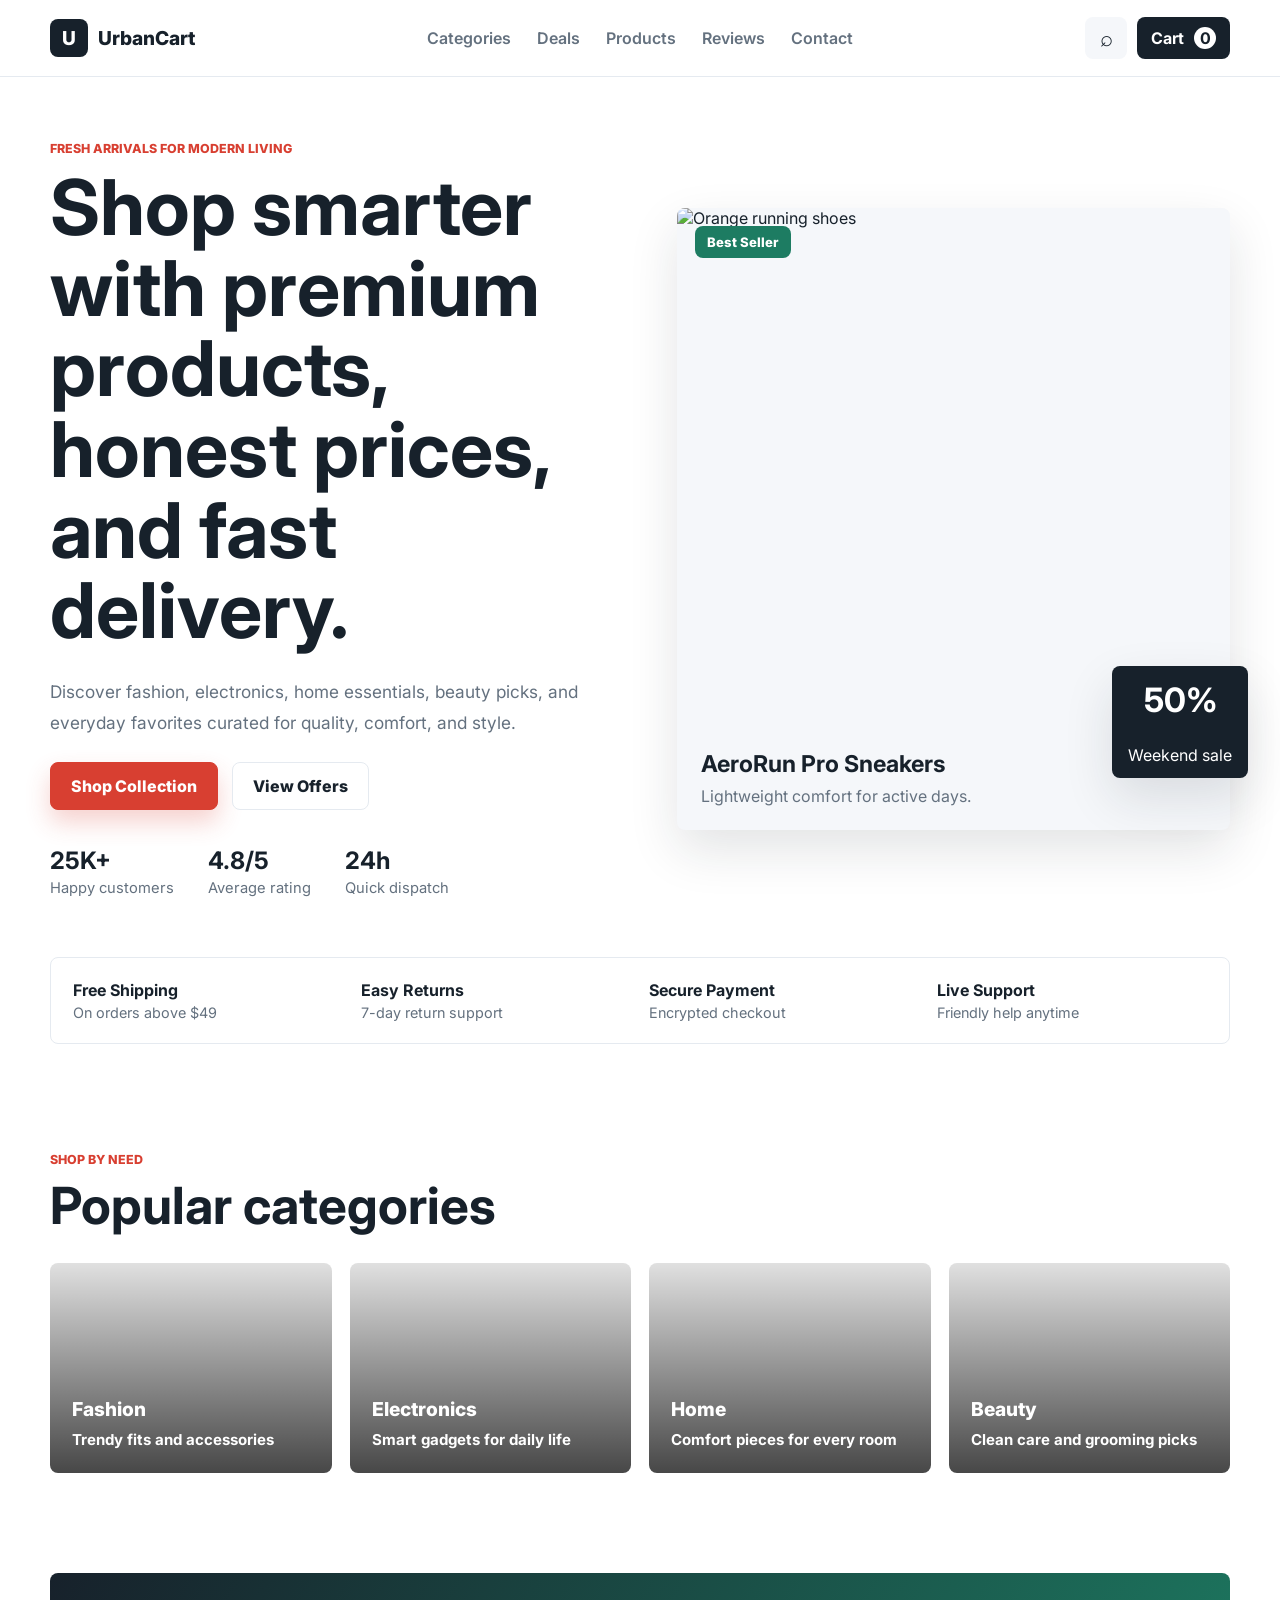
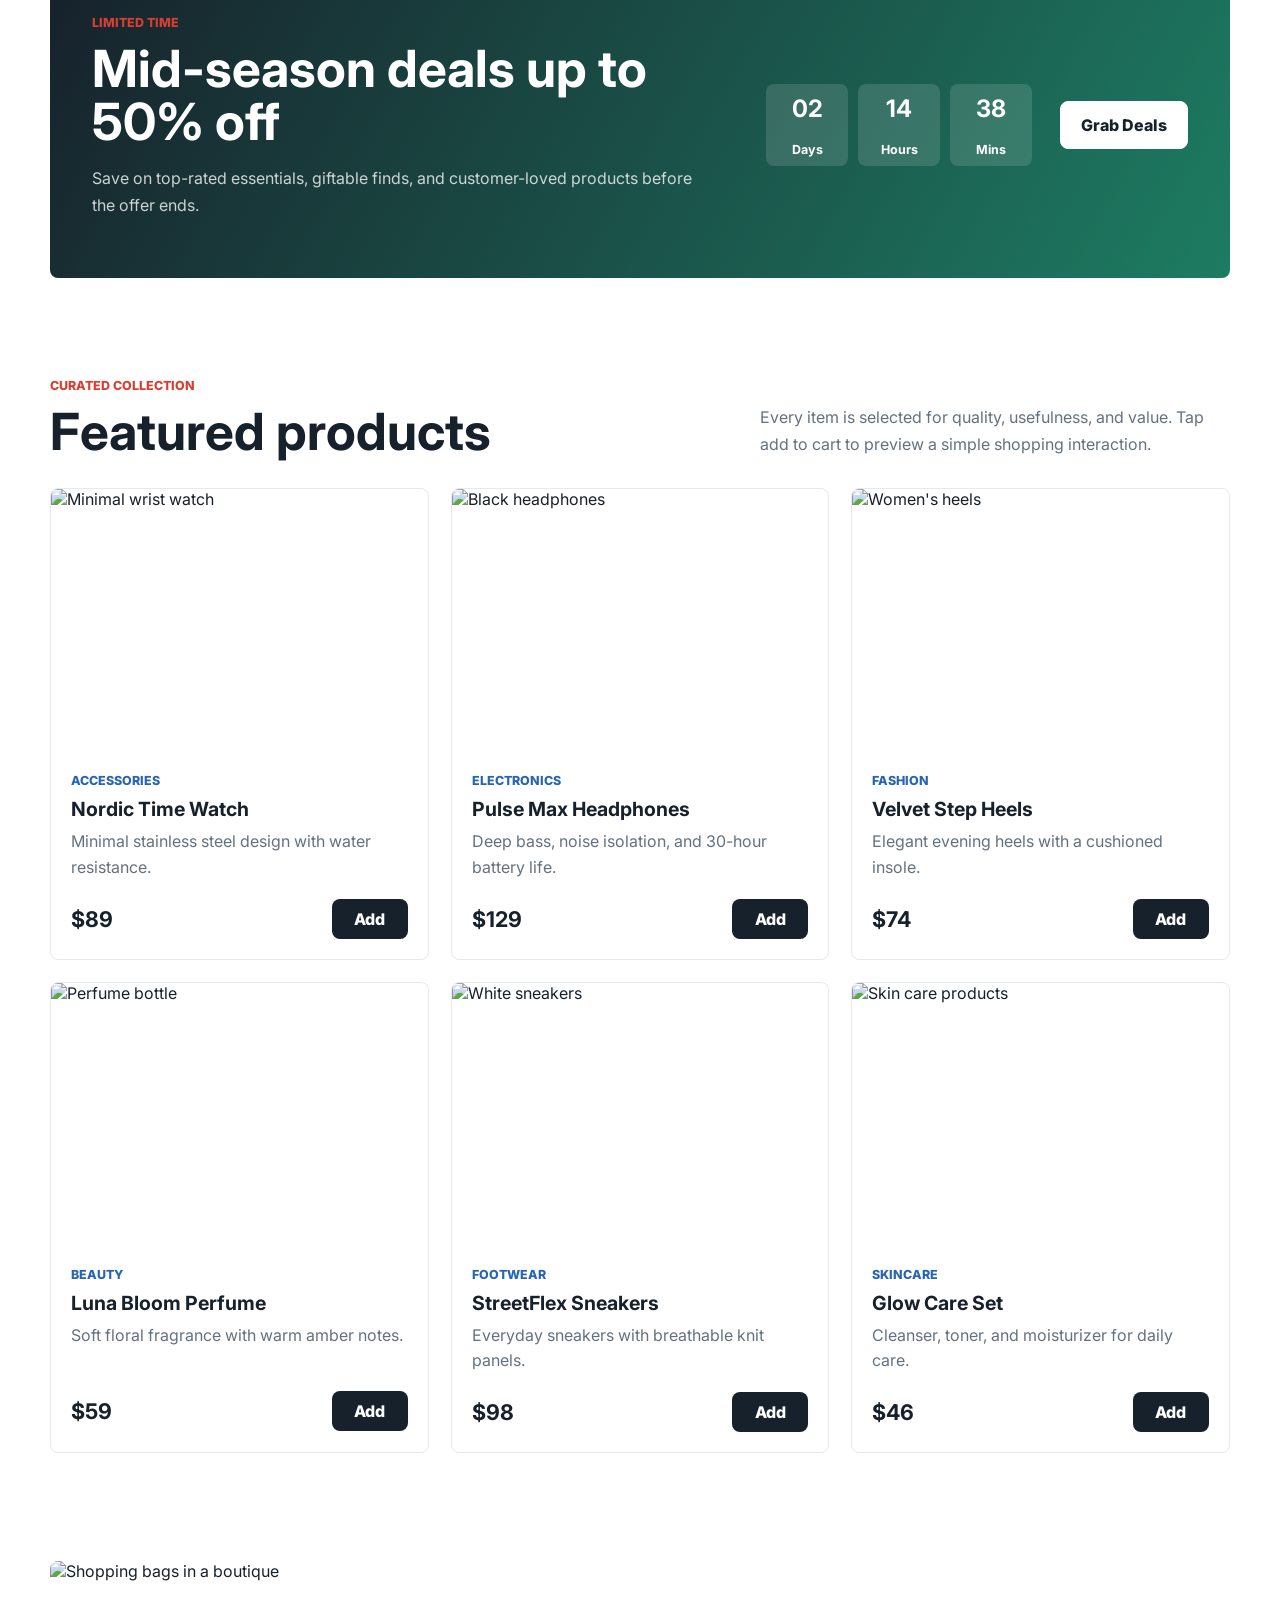
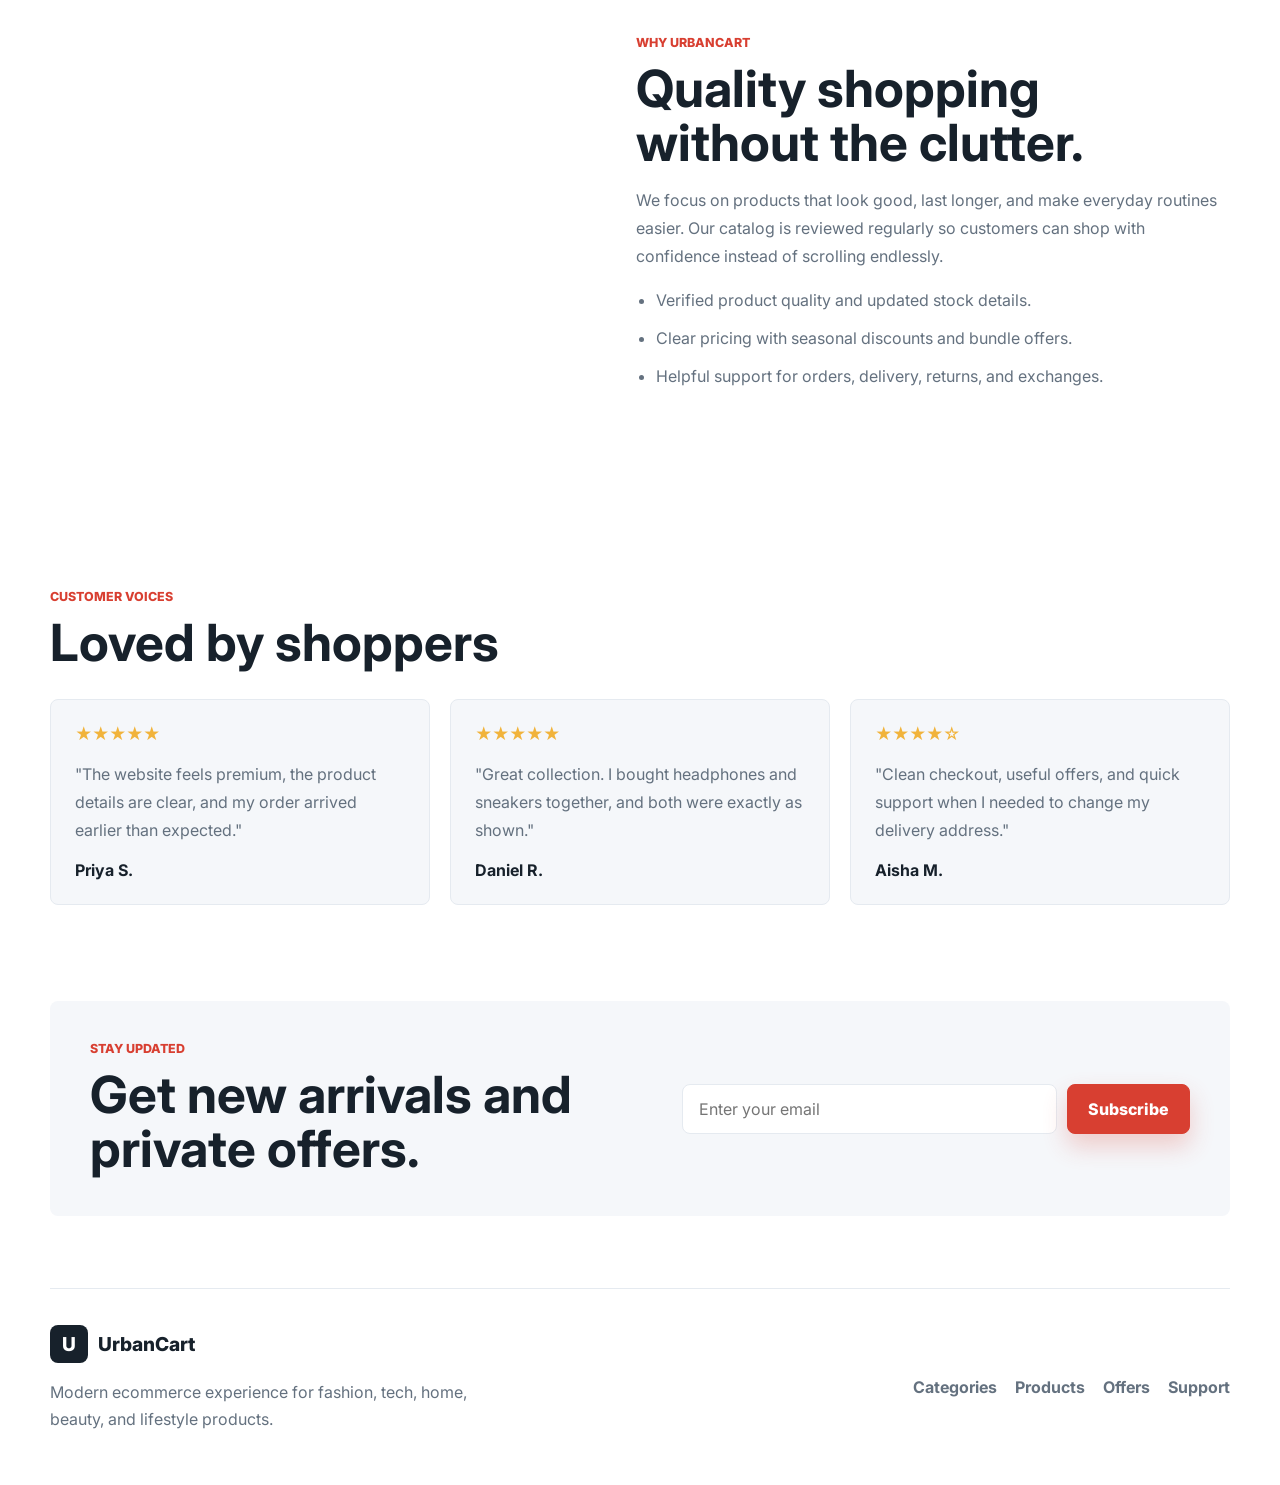
==== index.html @ a177efa1 "created a ecommerce website" ====
<!DOCTYPE html>
<html lang="en">
<head>
  <meta charset="UTF-8">
  <meta name="viewport" content="width=device-width, initial-scale=1.0">
  <title>UrbanCart | Modern Ecommerce Store</title>
  <link rel="preconnect" href="https://fonts.googleapis.com">
  <link rel="preconnect" href="https://fonts.gstatic.com" crossorigin>
  <link href="https://fonts.googleapis.com/css2?family=Inter:wght@400;500;600;700;800&display=swap" rel="stylesheet">
  <link rel="stylesheet" href="style.css">
</head>
<body>
  <header class="site-header">
    <nav class="navbar">
      <a class="brand" href="#home" aria-label="UrbanCart home">
        <span class="brand-mark">U</span>
        <span>UrbanCart</span>
      </a>

      <button class="menu-toggle" aria-label="Open menu" aria-expanded="false">
        <span></span>
        <span></span>
        <span></span>
      </button>

      <div class="nav-links">
        <a href="#categories">Categories</a>
        <a href="#deals">Deals</a>
        <a href="#products">Products</a>
        <a href="#reviews">Reviews</a>
        <a href="#contact">Contact</a>
      </div>

      <div class="nav-actions">
        <button class="icon-button" aria-label="Search">⌕</button>
        <button class="cart-button" aria-label="Cart">
          Cart <span id="cartCount">0</span>
        </button>
      </div>
    </nav>
  </header>

  <main>
    <section class="hero" id="home">
      <div class="hero-content">
        <p class="eyebrow">Fresh arrivals for modern living</p>
        <h1>Shop smarter with premium products, honest prices, and fast delivery.</h1>
        <p class="hero-copy">
          Discover fashion, electronics, home essentials, beauty picks, and everyday favorites curated for quality, comfort, and style.
        </p>
        <div class="hero-actions">
          <a class="primary-button" href="#products">Shop Collection</a>
          <a class="secondary-button" href="#deals">View Offers</a>
        </div>
        <div class="hero-stats">
          <div><strong>25K+</strong><span>Happy customers</span></div>
          <div><strong>4.8/5</strong><span>Average rating</span></div>
          <div><strong>24h</strong><span>Quick dispatch</span></div>
        </div>
      </div>
      <div class="hero-showcase" aria-label="Featured products">
        <div class="showcase-card large">
          <span class="tag">Best Seller</span>
          <img src="https://images.unsplash.com/photo-1542291026-7eec264c27ff?auto=format&fit=crop&w=900&q=80" alt="Orange running shoes">
          <h2>AeroRun Pro Sneakers</h2>
          <p>Lightweight comfort for active days.</p>
        </div>
        <div class="floating-card">
          <strong>50%</strong>
          <span>Weekend sale</span>
        </div>
      </div>
    </section>

    <section class="service-strip" aria-label="Store benefits">
      <div>
        <strong>Free Shipping</strong>
        <span>On orders above $49</span>
      </div>
      <div>
        <strong>Easy Returns</strong>
        <span>7-day return support</span>
      </div>
      <div>
        <strong>Secure Payment</strong>
        <span>Encrypted checkout</span>
      </div>
      <div>
        <strong>Live Support</strong>
        <span>Friendly help anytime</span>
      </div>
    </section>

    <section class="section" id="categories">
      <div class="section-heading">
        <p class="eyebrow">Shop by need</p>
        <h2>Popular categories</h2>
      </div>
      <div class="category-grid">
        <a class="category-card fashion" href="#products">
          <span>Fashion</span>
          <strong>Trendy fits and accessories</strong>
        </a>
        <a class="category-card tech" href="#products">
          <span>Electronics</span>
          <strong>Smart gadgets for daily life</strong>
        </a>
        <a class="category-card home" href="#products">
          <span>Home</span>
          <strong>Comfort pieces for every room</strong>
        </a>
        <a class="category-card beauty" href="#products">
          <span>Beauty</span>
          <strong>Clean care and grooming picks</strong>
        </a>
      </div>
    </section>

    <section class="deal-band" id="deals">
      <div>
        <p class="eyebrow">Limited time</p>
        <h2>Mid-season deals up to 50% off</h2>
        <p>Save on top-rated essentials, giftable finds, and customer-loved products before the offer ends.</p>
      </div>
      <div class="timer" aria-label="Offer countdown">
        <span><strong>02</strong>Days</span>
        <span><strong>14</strong>Hours</span>
        <span><strong>38</strong>Mins</span>
      </div>
      <a class="primary-button light" href="#products">Grab Deals</a>
    </section>

    <section class="section" id="products">
      <div class="section-heading wide">
        <div>
          <p class="eyebrow">Curated collection</p>
          <h2>Featured products</h2>
        </div>
        <p>Every item is selected for quality, usefulness, and value. Tap add to cart to preview a simple shopping interaction.</p>
      </div>

      <div class="product-grid">
        <article class="product-card">
          <img src="https://images.unsplash.com/photo-1523275335684-37898b6baf30?auto=format&fit=crop&w=800&q=80" alt="Minimal wrist watch">
          <div class="product-info">
            <span class="product-type">Accessories</span>
            <h3>Nordic Time Watch</h3>
            <p>Minimal stainless steel design with water resistance.</p>
            <div class="product-footer">
              <strong>$89</strong>
              <button class="add-cart">Add</button>
            </div>
          </div>
        </article>

        <article class="product-card">
          <img src="https://images.unsplash.com/photo-1505740420928-5e560c06d30e?auto=format&fit=crop&w=800&q=80" alt="Black headphones">
          <div class="product-info">
            <span class="product-type">Electronics</span>
            <h3>Pulse Max Headphones</h3>
            <p>Deep bass, noise isolation, and 30-hour battery life.</p>
            <div class="product-footer">
              <strong>$129</strong>
              <button class="add-cart">Add</button>
            </div>
          </div>
        </article>

        <article class="product-card">
          <img src="https://images.unsplash.com/photo-1543163521-1bf539c55dd2?auto=format&fit=crop&w=800&q=80" alt="Women's heels">
          <div class="product-info">
            <span class="product-type">Fashion</span>
            <h3>Velvet Step Heels</h3>
            <p>Elegant evening heels with a cushioned insole.</p>
            <div class="product-footer">
              <strong>$74</strong>
              <button class="add-cart">Add</button>
            </div>
          </div>
        </article>

        <article class="product-card">
          <img src="https://images.unsplash.com/photo-1585386959984-a41552231658?auto=format&fit=crop&w=800&q=80" alt="Perfume bottle">
          <div class="product-info">
            <span class="product-type">Beauty</span>
            <h3>Luna Bloom Perfume</h3>
            <p>Soft floral fragrance with warm amber notes.</p>
            <div class="product-footer">
              <strong>$59</strong>
              <button class="add-cart">Add</button>
            </div>
          </div>
        </article>

        <article class="product-card">
          <img src="https://images.unsplash.com/photo-1491553895911-0055eca6402d?auto=format&fit=crop&w=800&q=80" alt="White sneakers">
          <div class="product-info">
            <span class="product-type">Footwear</span>
            <h3>StreetFlex Sneakers</h3>
            <p>Everyday sneakers with breathable knit panels.</p>
            <div class="product-footer">
              <strong>$98</strong>
              <button class="add-cart">Add</button>
            </div>
          </div>
        </article>

        <article class="product-card">
          <img src="https://images.unsplash.com/photo-1556228720-195a672e8a03?auto=format&fit=crop&w=800&q=80" alt="Skin care products">
          <div class="product-info">
            <span class="product-type">Skincare</span>
            <h3>Glow Care Set</h3>
            <p>Cleanser, toner, and moisturizer for daily care.</p>
            <div class="product-footer">
              <strong>$46</strong>
              <button class="add-cart">Add</button>
            </div>
          </div>
        </article>
      </div>
    </section>

    <section class="story-section">
      <div class="story-image">
        <img src="https://images.unsplash.com/photo-1555529669-e69e7aa0ba9a?auto=format&fit=crop&w=1000&q=80" alt="Shopping bags in a boutique">
      </div>
      <div class="story-content">
        <p class="eyebrow">Why UrbanCart</p>
        <h2>Quality shopping without the clutter.</h2>
        <p>
          We focus on products that look good, last longer, and make everyday routines easier. Our catalog is reviewed regularly so customers can shop with confidence instead of scrolling endlessly.
        </p>
        <ul>
          <li>Verified product quality and updated stock details.</li>
          <li>Clear pricing with seasonal discounts and bundle offers.</li>
          <li>Helpful support for orders, delivery, returns, and exchanges.</li>
        </ul>
      </div>
    </section>

    <section class="section" id="reviews">
      <div class="section-heading">
        <p class="eyebrow">Customer voices</p>
        <h2>Loved by shoppers</h2>
      </div>
      <div class="review-grid">
        <article class="review-card">
          <div class="stars">★★★★★</div>
          <p>"The website feels premium, the product details are clear, and my order arrived earlier than expected."</p>
          <strong>Priya S.</strong>
        </article>
        <article class="review-card">
          <div class="stars">★★★★★</div>
          <p>"Great collection. I bought headphones and sneakers together, and both were exactly as shown."</p>
          <strong>Daniel R.</strong>
        </article>
        <article class="review-card">
          <div class="stars">★★★★☆</div>
          <p>"Clean checkout, useful offers, and quick support when I needed to change my delivery address."</p>
          <strong>Aisha M.</strong>
        </article>
      </div>
    </section>

    <section class="newsletter" id="contact">
      <div>
        <p class="eyebrow">Stay updated</p>
        <h2>Get new arrivals and private offers.</h2>
      </div>
      <form>
        <label class="sr-only" for="email">Email address</label>
        <input id="email" type="email" placeholder="Enter your email" required>
        <button class="primary-button" type="submit">Subscribe</button>
      </form>
    </section>
  </main>

  <footer class="footer">
    <div>
      <a class="brand" href="#home">
        <span class="brand-mark">U</span>
        <span>UrbanCart</span>
      </a>
      <p>Modern ecommerce experience for fashion, tech, home, beauty, and lifestyle products.</p>
    </div>
    <div class="footer-links">
      <a href="#categories">Categories</a>
      <a href="#products">Products</a>
      <a href="#deals">Offers</a>
      <a href="#contact">Support</a>
    </div>
  </footer>

  <script src="script.js"></script>
</body>
</html>
---- style.css ----
:root {
  --ink: #17212b;
  --muted: #64717f;
  --line: #e5eaf0;
  --paper: #ffffff;
  --soft: #f5f7fa;
  --accent: #d83f31;
  --accent-dark: #a62820;
  --green: #1d7c62;
  --gold: #f1b33b;
  --blue: #2864b4;
  --shadow: 0 20px 50px rgba(23, 33, 43, 0.12);
}

* {
  box-sizing: border-box;
}

html {
  scroll-behavior: smooth;
}

body {
  margin: 0;
  font-family: "Inter", Arial, sans-serif;
  color: var(--ink);
  background: var(--paper);
}

img {
  display: block;
  width: 100%;
}

a {
  color: inherit;
  text-decoration: none;
}

button,
input {
  font: inherit;
}

.site-header {
  position: sticky;
  top: 0;
  z-index: 20;
  background: rgba(255, 255, 255, 0.92);
  border-bottom: 1px solid var(--line);
  backdrop-filter: blur(18px);
}

.navbar {
  width: min(1180px, calc(100% - 32px));
  min-height: 76px;
  margin: 0 auto;
  display: flex;
  align-items: center;
  justify-content: space-between;
  gap: 24px;
}

.brand {
  display: inline-flex;
  align-items: center;
  gap: 10px;
  font-weight: 800;
  font-size: 1.2rem;
}

.brand-mark {
  width: 38px;
  height: 38px;
  display: grid;
  place-items: center;
  border-radius: 8px;
  color: #fff;
  background: var(--ink);
}

.nav-links {
  display: flex;
  align-items: center;
  gap: 26px;
  color: var(--muted);
  font-weight: 600;
}

.nav-links a:hover {
  color: var(--accent);
}

.nav-actions {
  display: flex;
  align-items: center;
  gap: 10px;
}

.icon-button,
.cart-button,
.add-cart,
.menu-toggle {
  border: 0;
  cursor: pointer;
}

.icon-button {
  width: 42px;
  height: 42px;
  border-radius: 8px;
  background: var(--soft);
  color: var(--ink);
  font-size: 1.35rem;
}

.cart-button {
  min-height: 42px;
  padding: 0 14px;
  border-radius: 8px;
  background: var(--ink);
  color: #fff;
  font-weight: 700;
}

.cart-button span {
  display: inline-grid;
  place-items: center;
  min-width: 22px;
  height: 22px;
  margin-left: 6px;
  border-radius: 999px;
  color: var(--ink);
  background: #fff;
}

.menu-toggle {
  display: none;
  width: 42px;
  height: 42px;
  border-radius: 8px;
  background: var(--soft);
  padding: 10px;
}

.menu-toggle span {
  display: block;
  height: 2px;
  margin: 5px 0;
  background: var(--ink);
}

.hero {
  width: min(1180px, calc(100% - 32px));
  min-height: calc(100vh - 76px);
  margin: 0 auto;
  padding: 64px 0 48px;
  display: grid;
  grid-template-columns: 1.02fr 0.98fr;
  align-items: center;
  gap: 52px;
}

.eyebrow {
  margin: 0 0 12px;
  color: var(--accent);
  font-size: 0.78rem;
  font-weight: 800;
  letter-spacing: 0;
  text-transform: uppercase;
}

.hero h1,
.section-heading h2,
.deal-band h2,
.story-content h2,
.newsletter h2 {
  margin: 0;
  line-height: 1.05;
  letter-spacing: 0;
}

.hero h1 {
  max-width: 740px;
  font-size: clamp(2.45rem, 6vw, 5.35rem);
}

.hero-copy {
  max-width: 620px;
  margin: 24px 0;
  color: var(--muted);
  font-size: 1.08rem;
  line-height: 1.8;
}

.hero-actions,
.hero-stats {
  display: flex;
  align-items: center;
  gap: 14px;
  flex-wrap: wrap;
}

.primary-button,
.secondary-button {
  min-height: 48px;
  display: inline-flex;
  align-items: center;
  justify-content: center;
  border-radius: 8px;
  padding: 0 20px;
  font-weight: 800;
}

.primary-button {
  color: #fff;
  background: var(--accent);
  border: 1px solid var(--accent);
  box-shadow: 0 12px 24px rgba(216, 63, 49, 0.24);
}

.primary-button:hover {
  background: var(--accent-dark);
}

.primary-button.light {
  color: var(--ink);
  background: #fff;
  border-color: #fff;
  box-shadow: none;
}

.secondary-button {
  color: var(--ink);
  border: 1px solid var(--line);
  background: #fff;
}

.hero-stats {
  margin-top: 36px;
  gap: 34px;
}

.hero-stats div {
  display: grid;
  gap: 4px;
}

.hero-stats strong {
  font-size: 1.5rem;
}

.hero-stats span {
  color: var(--muted);
  font-size: 0.92rem;
}

.hero-showcase {
  position: relative;
}

.showcase-card {
  overflow: hidden;
  border-radius: 8px;
  background: var(--soft);
  box-shadow: var(--shadow);
}

.showcase-card img {
  height: min(58vh, 520px);
  object-fit: cover;
}

.showcase-card h2,
.showcase-card p {
  margin-left: 24px;
  margin-right: 24px;
}

.showcase-card h2 {
  margin-top: 22px;
  margin-bottom: 8px;
  font-size: 1.45rem;
}

.showcase-card p {
  margin-top: 0;
  margin-bottom: 24px;
  color: var(--muted);
}

.tag {
  position: absolute;
  top: 18px;
  left: 18px;
  z-index: 2;
  padding: 8px 12px;
  border-radius: 8px;
  color: #fff;
  background: var(--green);
  font-weight: 800;
  font-size: 0.82rem;
}

.floating-card {
  position: absolute;
  right: -18px;
  bottom: 52px;
  width: 136px;
  min-height: 112px;
  display: grid;
  place-items: center;
  text-align: center;
  border-radius: 8px;
  color: #fff;
  background: var(--ink);
  box-shadow: var(--shadow);
}

.floating-card strong {
  font-size: 2.1rem;
}

.service-strip {
  width: min(1180px, calc(100% - 32px));
  margin: 12px auto 36px;
  padding: 22px;
  display: grid;
  grid-template-columns: repeat(4, 1fr);
  gap: 18px;
  border: 1px solid var(--line);
  border-radius: 8px;
  background: #fff;
}

.service-strip div {
  display: grid;
  gap: 4px;
}

.service-strip strong {
  font-size: 1rem;
}

.service-strip span {
  color: var(--muted);
  font-size: 0.9rem;
}

.section {
  width: min(1180px, calc(100% - 32px));
  margin: 0 auto;
  padding: 72px 0;
}

.section-heading {
  max-width: 680px;
  margin-bottom: 30px;
}

.section-heading.wide {
  max-width: none;
  display: flex;
  align-items: end;
  justify-content: space-between;
  gap: 24px;
}

.section-heading h2,
.deal-band h2,
.story-content h2,
.newsletter h2 {
  font-size: clamp(2rem, 4vw, 3.5rem);
}

.section-heading p:last-child {
  max-width: 470px;
  margin: 0;
  color: var(--muted);
  line-height: 1.7;
}

.category-grid {
  display: grid;
  grid-template-columns: repeat(4, 1fr);
  gap: 18px;
}

.category-card {
  min-height: 210px;
  display: flex;
  flex-direction: column;
  justify-content: flex-end;
  gap: 8px;
  padding: 22px;
  border-radius: 8px;
  color: #fff;
  background-size: cover;
  background-position: center;
  isolation: isolate;
  position: relative;
  overflow: hidden;
}

.category-card::before {
  content: "";
  position: absolute;
  inset: 0;
  z-index: -1;
  background: linear-gradient(to top, rgba(0, 0, 0, 0.72), rgba(0, 0, 0, 0.12));
}

.category-card span {
  font-weight: 800;
  font-size: 1.2rem;
}

.category-card strong {
  font-size: 0.94rem;
  line-height: 1.45;
}

.fashion {
  background-image: url("https://images.unsplash.com/photo-1483985988355-763728e1935b?auto=format&fit=crop&w=700&q=80");
}

.tech {
  background-image: url("https://images.unsplash.com/photo-1516321318423-f06f85e504b3?auto=format&fit=crop&w=700&q=80");
}

.home {
  background-image: url("https://images.unsplash.com/photo-1555041469-a586c61ea9bc?auto=format&fit=crop&w=700&q=80");
}

.beauty {
  background-image: url("https://images.unsplash.com/photo-1596462502278-27bfdc403348?auto=format&fit=crop&w=700&q=80");
}

.deal-band {
  width: min(1180px, calc(100% - 32px));
  margin: 28px auto;
  padding: 42px;
  display: grid;
  grid-template-columns: 1fr auto auto;
  align-items: center;
  gap: 28px;
  border-radius: 8px;
  color: #fff;
  background: linear-gradient(120deg, #17212b, #1d7c62);
}

.deal-band p:not(.eyebrow) {
  max-width: 620px;
  color: rgba(255, 255, 255, 0.78);
  line-height: 1.7;
}

.timer {
  display: flex;
  gap: 10px;
}

.timer span {
  width: 82px;
  height: 82px;
  display: grid;
  place-items: center;
  border-radius: 8px;
  color: #fff;
  background: rgba(255, 255, 255, 0.13);
  font-size: 0.78rem;
  font-weight: 700;
}

.timer strong {
  display: block;
  font-size: 1.5rem;
}

.product-grid {
  display: grid;
  grid-template-columns: repeat(3, 1fr);
  gap: 22px;
}

.product-card {
  overflow: hidden;
  border: 1px solid var(--line);
  border-radius: 8px;
  background: #fff;
  transition: transform 0.2s ease, box-shadow 0.2s ease;
}

.product-card:hover {
  transform: translateY(-4px);
  box-shadow: var(--shadow);
}

.product-card img {
  height: 260px;
  object-fit: cover;
}

.product-info {
  padding: 20px;
}

.product-type {
  color: var(--blue);
  font-size: 0.78rem;
  font-weight: 800;
  text-transform: uppercase;
}

.product-info h3 {
  margin: 8px 0;
  font-size: 1.22rem;
}

.product-info p {
  min-height: 50px;
  margin: 0 0 18px;
  color: var(--muted);
  line-height: 1.6;
}

.product-footer {
  display: flex;
  align-items: center;
  justify-content: space-between;
}

.product-footer strong {
  font-size: 1.35rem;
}

.add-cart {
  min-width: 76px;
  height: 40px;
  border-radius: 8px;
  color: #fff;
  background: var(--ink);
  font-weight: 800;
}

.add-cart.added {
  background: var(--green);
}

.story-section {
  width: min(1180px, calc(100% - 32px));
  margin: 36px auto;
  display: grid;
  grid-template-columns: 0.95fr 1.05fr;
  gap: 48px;
  align-items: center;
}

.story-image img {
  height: 520px;
  object-fit: cover;
  border-radius: 8px;
}

.story-content p:not(.eyebrow),
.story-content li {
  color: var(--muted);
  line-height: 1.75;
}

.story-content ul {
  padding-left: 20px;
}

.story-content li {
  margin: 10px 0;
}

.review-grid {
  display: grid;
  grid-template-columns: repeat(3, 1fr);
  gap: 20px;
}

.review-card {
  padding: 24px;
  border-radius: 8px;
  border: 1px solid var(--line);
  background: var(--soft);
}

.stars {
  color: var(--gold);
  font-size: 1.05rem;
}

.review-card p {
  color: var(--muted);
  line-height: 1.75;
}

.newsletter {
  width: min(1180px, calc(100% - 32px));
  margin: 24px auto 72px;
  padding: 40px;
  display: grid;
  grid-template-columns: 1fr 0.9fr;
  align-items: center;
  gap: 28px;
  border-radius: 8px;
  background: var(--soft);
}

.newsletter form {
  display: flex;
  gap: 10px;
}

.newsletter input {
  width: 100%;
  min-height: 50px;
  padding: 0 16px;
  border: 1px solid var(--line);
  border-radius: 8px;
  outline: none;
}

.newsletter input:focus {
  border-color: var(--accent);
}

.footer {
  width: min(1180px, calc(100% - 32px));
  margin: 0 auto;
  padding: 36px 0;
  display: flex;
  align-items: center;
  justify-content: space-between;
  gap: 24px;
  border-top: 1px solid var(--line);
}

.footer p {
  max-width: 470px;
  color: var(--muted);
  line-height: 1.7;
}

.footer-links {
  display: flex;
  gap: 18px;
  color: var(--muted);
  font-weight: 700;
}

.sr-only {
  position: absolute;
  width: 1px;
  height: 1px;
  padding: 0;
  margin: -1px;
  overflow: hidden;
  clip: rect(0, 0, 0, 0);
  white-space: nowrap;
  border: 0;
}

@media (max-width: 980px) {
  .nav-links {
    position: absolute;
    top: 76px;
    left: 16px;
    right: 16px;
    display: none;
    flex-direction: column;
    align-items: stretch;
    padding: 18px;
    border: 1px solid var(--line);
    border-radius: 8px;
    background: #fff;
    box-shadow: var(--shadow);
  }

  .nav-links.open {
    display: flex;
  }

  .menu-toggle {
    display: block;
  }

  .hero,
  .story-section,
  .newsletter,
  .deal-band {
    grid-template-columns: 1fr;
  }

  .hero {
    padding-top: 42px;
  }

  .service-strip,
  .category-grid,
  .product-grid,
  .review-grid {
    grid-template-columns: repeat(2, 1fr);
  }

  .section-heading.wide {
    display: block;
  }

  .deal-band {
    align-items: start;
  }

  .floating-card {
    right: 16px;
  }
}

@media (max-width: 640px) {
  .navbar {
    min-height: 68px;
  }

  .brand {
    font-size: 1rem;
  }

  .brand-mark {
    width: 34px;
    height: 34px;
  }

  .nav-actions .icon-button {
    display: none;
  }

  .nav-links {
    top: 68px;
  }

  .hero {
    min-height: auto;
    gap: 32px;
  }

  .hero h1 {
    font-size: 2.35rem;
  }

  .showcase-card img,
  .story-image img {
    height: 360px;
  }

  .service-strip,
  .category-grid,
  .product-grid,
  .review-grid {
    grid-template-columns: 1fr;
  }

  .deal-band,
  .newsletter {
    padding: 26px;
  }

  .timer {
    width: 100%;
  }

  .timer span {
    flex: 1;
    width: auto;
  }

  .newsletter form,
  .footer,
  .footer-links {
    flex-direction: column;
    align-items: stretch;
  }

  .footer {
    align-items: flex-start;
  }
}
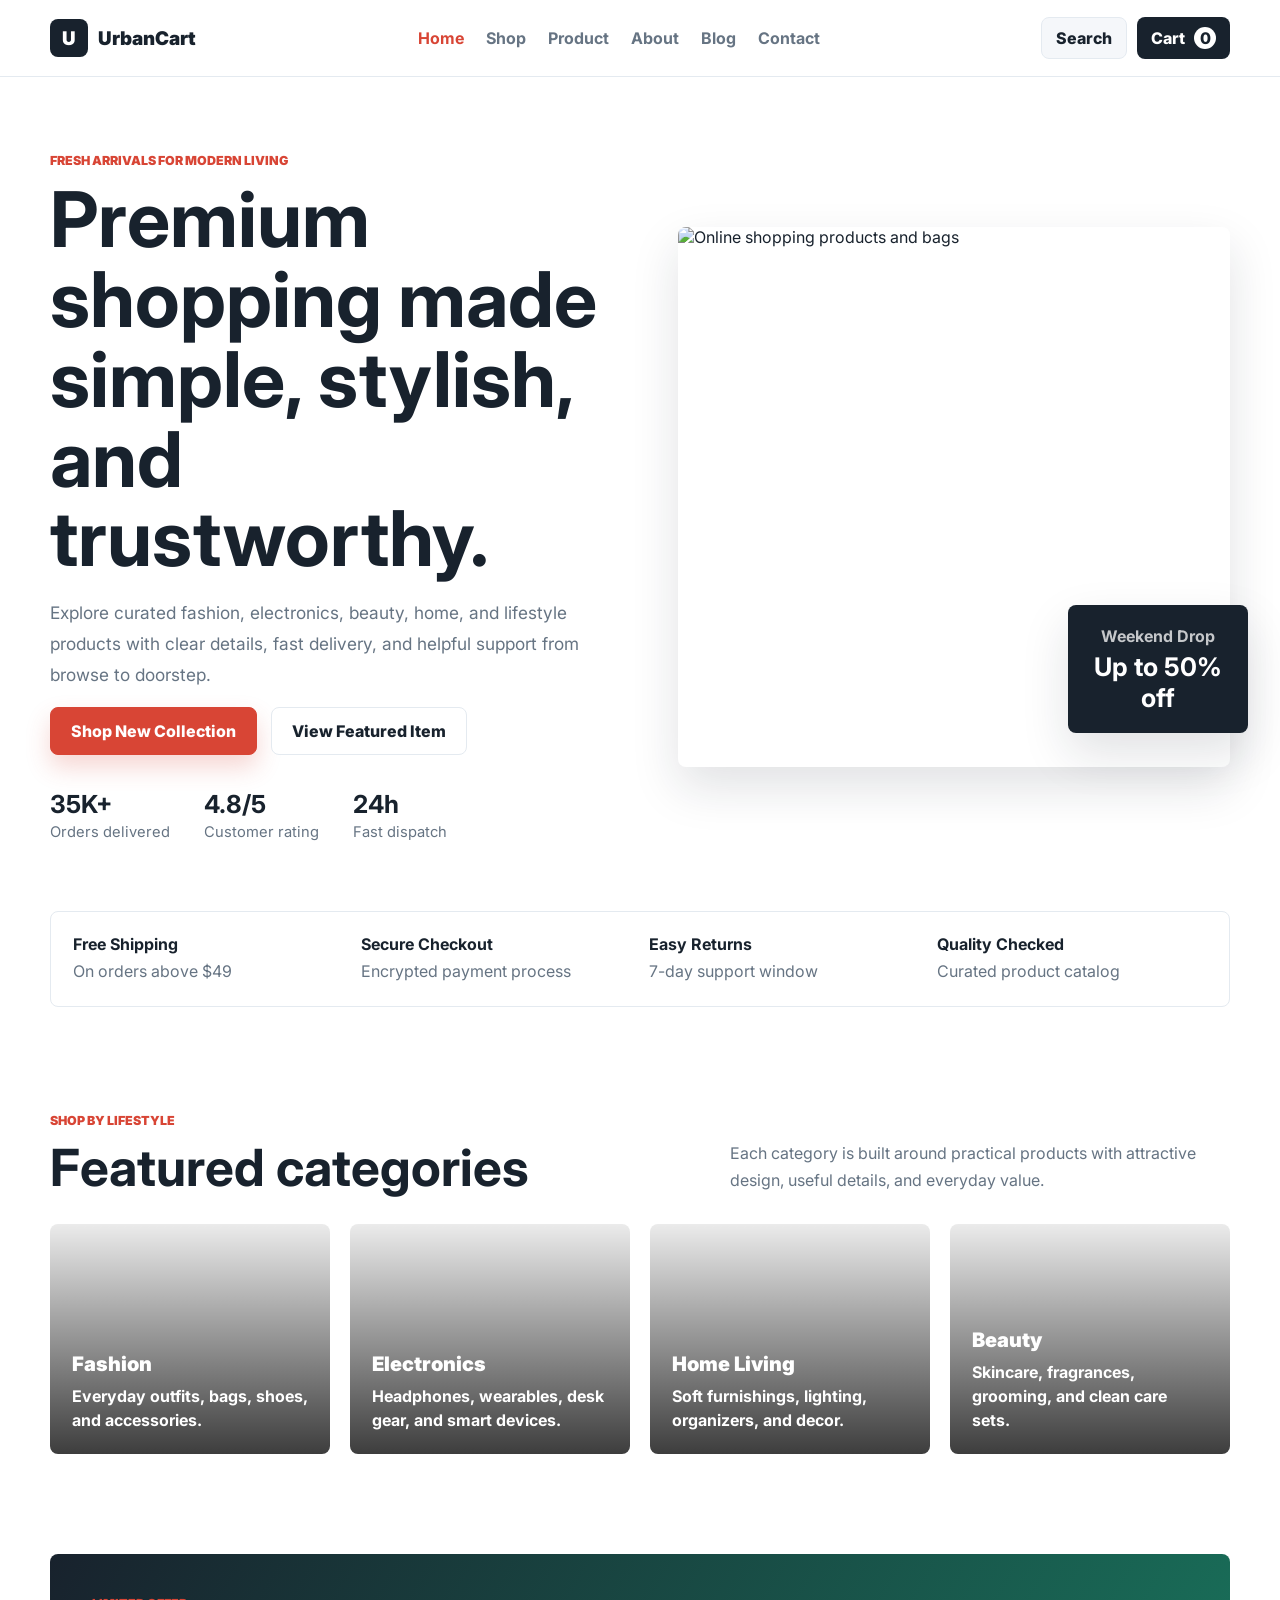
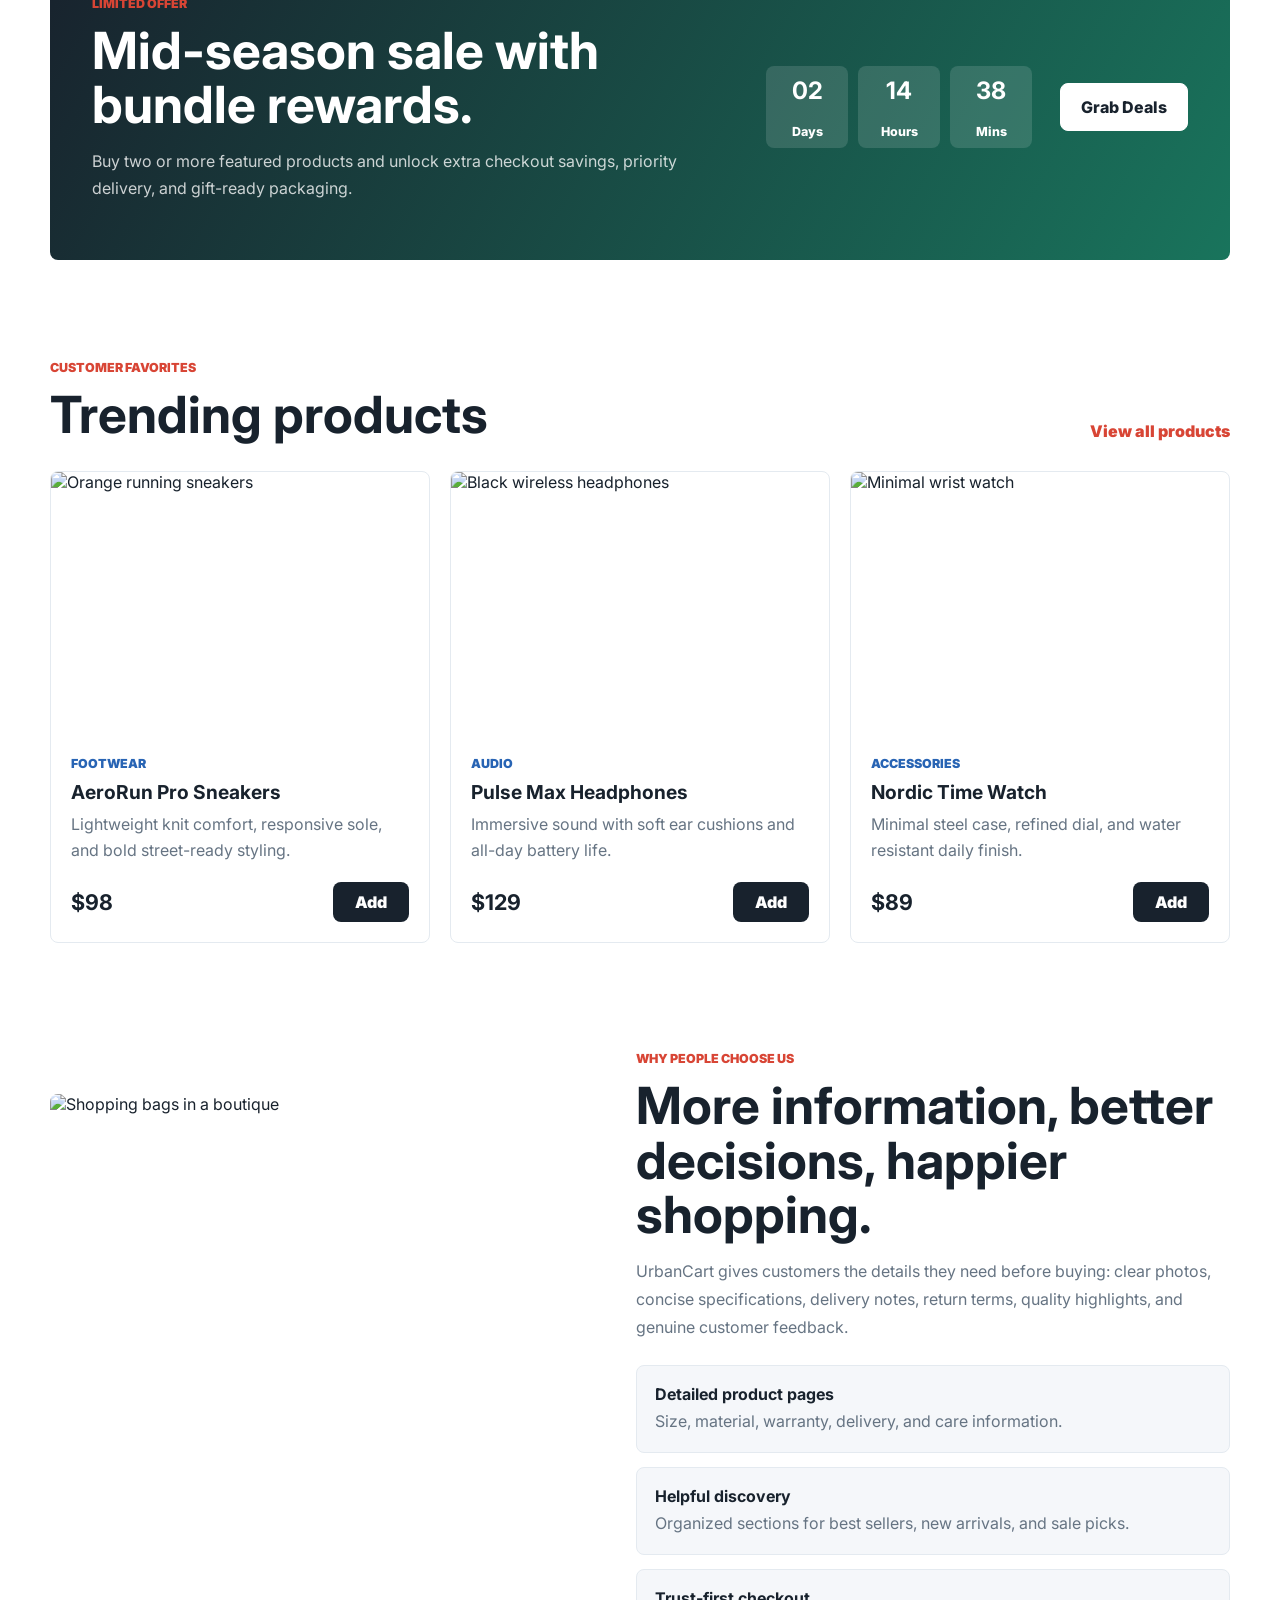
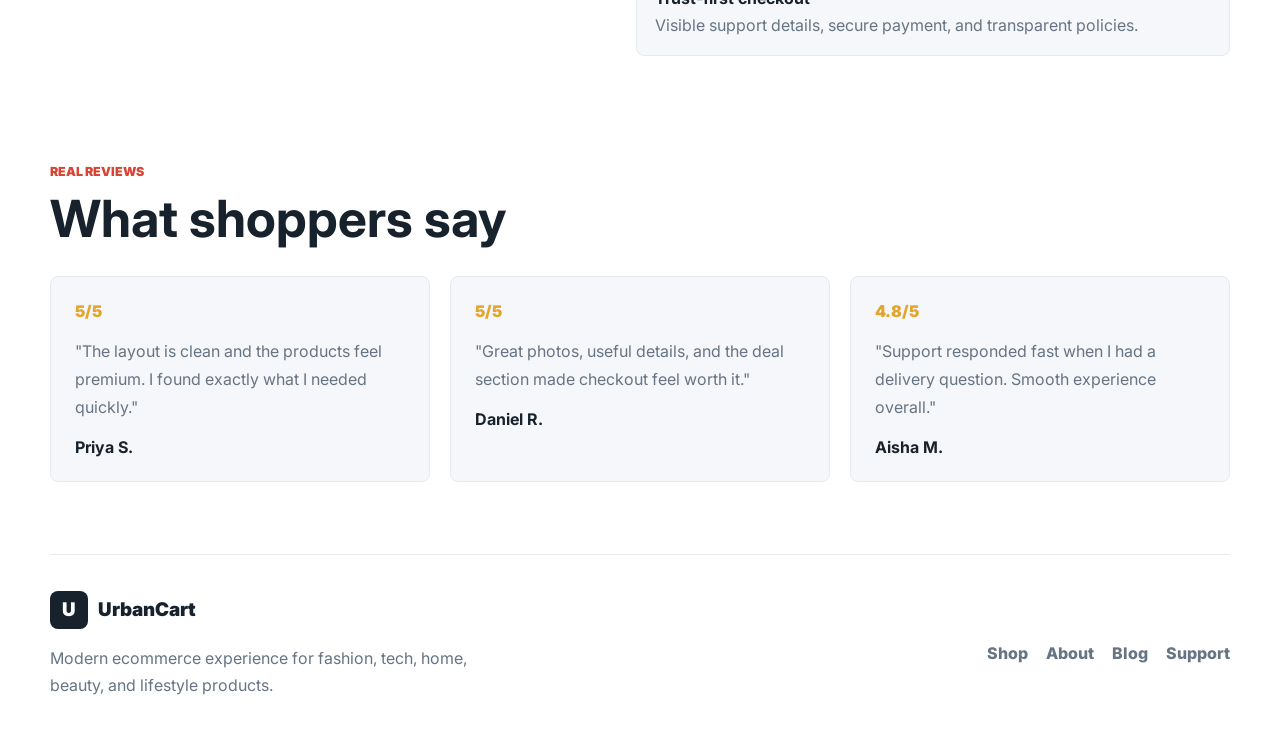
==== commit f1a5138f: "changed" ====
--- a/index.html
+++ b/index.html
@@ -3,291 +3,189 @@
 <head>
   <meta charset="UTF-8">
   <meta name="viewport" content="width=device-width, initial-scale=1.0">
-  <title>UrbanCart | Modern Ecommerce Store</title>
+  <title>UrbanCart | Premium Ecommerce Website</title>
   <link rel="preconnect" href="https://fonts.googleapis.com">
   <link rel="preconnect" href="https://fonts.gstatic.com" crossorigin>
-  <link href="https://fonts.googleapis.com/css2?family=Inter:wght@400;500;600;700;800&display=swap" rel="stylesheet">
+  <link href="https://fonts.googleapis.com/css2?family=Inter:wght@400;500;600;700;800;900&display=swap" rel="stylesheet">
   <link rel="stylesheet" href="style.css">
 </head>
 <body>
   <header class="site-header">
     <nav class="navbar">
-      <a class="brand" href="#home" aria-label="UrbanCart home">
+      <a class="brand" href="index.html" aria-label="UrbanCart home">
         <span class="brand-mark">U</span>
         <span>UrbanCart</span>
       </a>
-
       <button class="menu-toggle" aria-label="Open menu" aria-expanded="false">
-        <span></span>
-        <span></span>
-        <span></span>
+        <span></span><span></span><span></span>
       </button>
-
       <div class="nav-links">
-        <a href="#categories">Categories</a>
-        <a href="#deals">Deals</a>
-        <a href="#products">Products</a>
-        <a href="#reviews">Reviews</a>
-        <a href="#contact">Contact</a>
+        <a href="index.html" class="active">Home</a>
+        <a href="shop.html">Shop</a>
+        <a href="product.html">Product</a>
+        <a href="about.html">About</a>
+        <a href="blog.html">Blog</a>
+        <a href="contact.html">Contact</a>
       </div>
-
       <div class="nav-actions">
-        <button class="icon-button" aria-label="Search">⌕</button>
-        <button class="cart-button" aria-label="Cart">
-          Cart <span id="cartCount">0</span>
-        </button>
+        <a class="ghost-button small" href="shop.html">Search</a>
+        <button class="cart-button" aria-label="Cart">Cart <span id="cartCount">0</span></button>
       </div>
     </nav>
   </header>
 
   <main>
-    <section class="hero" id="home">
-      <div class="hero-content">
+    <section class="hero hero-home">
+      <div class="hero-copy-block">
         <p class="eyebrow">Fresh arrivals for modern living</p>
-        <h1>Shop smarter with premium products, honest prices, and fast delivery.</h1>
-        <p class="hero-copy">
-          Discover fashion, electronics, home essentials, beauty picks, and everyday favorites curated for quality, comfort, and style.
-        </p>
+        <h1>Premium shopping made simple, stylish, and trustworthy.</h1>
+        <p class="lead">Explore curated fashion, electronics, beauty, home, and lifestyle products with clear details, fast delivery, and helpful support from browse to doorstep.</p>
         <div class="hero-actions">
-          <a class="primary-button" href="#products">Shop Collection</a>
-          <a class="secondary-button" href="#deals">View Offers</a>
+          <a class="primary-button" href="shop.html">Shop New Collection</a>
+          <a class="secondary-button" href="product.html">View Featured Item</a>
         </div>
         <div class="hero-stats">
-          <div><strong>25K+</strong><span>Happy customers</span></div>
-          <div><strong>4.8/5</strong><span>Average rating</span></div>
-          <div><strong>24h</strong><span>Quick dispatch</span></div>
+          <div><strong>35K+</strong><span>Orders delivered</span></div>
+          <div><strong>4.8/5</strong><span>Customer rating</span></div>
+          <div><strong>24h</strong><span>Fast dispatch</span></div>
         </div>
       </div>
-      <div class="hero-showcase" aria-label="Featured products">
-        <div class="showcase-card large">
-          <span class="tag">Best Seller</span>
-          <img src="https://images.unsplash.com/photo-1542291026-7eec264c27ff?auto=format&fit=crop&w=900&q=80" alt="Orange running shoes">
-          <h2>AeroRun Pro Sneakers</h2>
-          <p>Lightweight comfort for active days.</p>
-        </div>
-        <div class="floating-card">
-          <strong>50%</strong>
-          <span>Weekend sale</span>
+      <div class="hero-media">
+        <img src="https://images.unsplash.com/photo-1607082350899-7e105aa886ae?auto=format&fit=crop&w=1100&q=80" alt="Online shopping products and bags">
+        <div class="promo-card">
+          <span>Weekend Drop</span>
+          <strong>Up to 50% off</strong>
         </div>
       </div>
     </section>
 
     <section class="service-strip" aria-label="Store benefits">
-      <div>
-        <strong>Free Shipping</strong>
-        <span>On orders above $49</span>
-      </div>
-      <div>
-        <strong>Easy Returns</strong>
-        <span>7-day return support</span>
-      </div>
-      <div>
-        <strong>Secure Payment</strong>
-        <span>Encrypted checkout</span>
-      </div>
-      <div>
-        <strong>Live Support</strong>
-        <span>Friendly help anytime</span>
-      </div>
+      <div><strong>Free Shipping</strong><span>On orders above $49</span></div>
+      <div><strong>Secure Checkout</strong><span>Encrypted payment process</span></div>
+      <div><strong>Easy Returns</strong><span>7-day support window</span></div>
+      <div><strong>Quality Checked</strong><span>Curated product catalog</span></div>
     </section>
 
-    <section class="section" id="categories">
-      <div class="section-heading">
-        <p class="eyebrow">Shop by need</p>
-        <h2>Popular categories</h2>
+    <section class="section">
+      <div class="section-heading wide">
+        <div>
+          <p class="eyebrow">Shop by lifestyle</p>
+          <h2>Featured categories</h2>
+        </div>
+        <p>Each category is built around practical products with attractive design, useful details, and everyday value.</p>
       </div>
       <div class="category-grid">
-        <a class="category-card fashion" href="#products">
+        <a class="category-card fashion" href="shop.html">
           <span>Fashion</span>
-          <strong>Trendy fits and accessories</strong>
+          <strong>Everyday outfits, bags, shoes, and accessories.</strong>
         </a>
-        <a class="category-card tech" href="#products">
+        <a class="category-card tech" href="shop.html">
           <span>Electronics</span>
-          <strong>Smart gadgets for daily life</strong>
+          <strong>Headphones, wearables, desk gear, and smart devices.</strong>
         </a>
-        <a class="category-card home" href="#products">
-          <span>Home</span>
-          <strong>Comfort pieces for every room</strong>
+        <a class="category-card home" href="shop.html">
+          <span>Home Living</span>
+          <strong>Soft furnishings, lighting, organizers, and decor.</strong>
         </a>
-        <a class="category-card beauty" href="#products">
+        <a class="category-card beauty" href="shop.html">
           <span>Beauty</span>
-          <strong>Clean care and grooming picks</strong>
+          <strong>Skincare, fragrances, grooming, and clean care sets.</strong>
         </a>
       </div>
     </section>
 
-    <section class="deal-band" id="deals">
+    <section class="deal-band">
       <div>
-        <p class="eyebrow">Limited time</p>
-        <h2>Mid-season deals up to 50% off</h2>
-        <p>Save on top-rated essentials, giftable finds, and customer-loved products before the offer ends.</p>
+        <p class="eyebrow">Limited offer</p>
+        <h2>Mid-season sale with bundle rewards.</h2>
+        <p>Buy two or more featured products and unlock extra checkout savings, priority delivery, and gift-ready packaging.</p>
       </div>
       <div class="timer" aria-label="Offer countdown">
         <span><strong>02</strong>Days</span>
         <span><strong>14</strong>Hours</span>
         <span><strong>38</strong>Mins</span>
       </div>
-      <a class="primary-button light" href="#products">Grab Deals</a>
+      <a class="primary-button light" href="shop.html">Grab Deals</a>
     </section>
 
-    <section class="section" id="products">
+    <section class="section">
       <div class="section-heading wide">
         <div>
-          <p class="eyebrow">Curated collection</p>
-          <h2>Featured products</h2>
+          <p class="eyebrow">Customer favorites</p>
+          <h2>Trending products</h2>
         </div>
-        <p>Every item is selected for quality, usefulness, and value. Tap add to cart to preview a simple shopping interaction.</p>
+        <a class="text-link" href="shop.html">View all products</a>
       </div>
-
       <div class="product-grid">
         <article class="product-card">
-          <img src="https://images.unsplash.com/photo-1523275335684-37898b6baf30?auto=format&fit=crop&w=800&q=80" alt="Minimal wrist watch">
+          <a href="product.html"><img src="https://images.unsplash.com/photo-1542291026-7eec264c27ff?auto=format&fit=crop&w=800&q=80" alt="Orange running sneakers"></a>
+          <div class="product-info">
+            <span class="product-type">Footwear</span>
+            <h3>AeroRun Pro Sneakers</h3>
+            <p>Lightweight knit comfort, responsive sole, and bold street-ready styling.</p>
+            <div class="product-footer"><strong>$98</strong><button class="add-cart">Add</button></div>
+          </div>
+        </article>
+        <article class="product-card">
+          <a href="product.html"><img src="https://images.unsplash.com/photo-1505740420928-5e560c06d30e?auto=format&fit=crop&w=800&q=80" alt="Black wireless headphones"></a>
+          <div class="product-info">
+            <span class="product-type">Audio</span>
+            <h3>Pulse Max Headphones</h3>
+            <p>Immersive sound with soft ear cushions and all-day battery life.</p>
+            <div class="product-footer"><strong>$129</strong><button class="add-cart">Add</button></div>
+          </div>
+        </article>
+        <article class="product-card">
+          <a href="product.html"><img src="https://images.unsplash.com/photo-1523275335684-37898b6baf30?auto=format&fit=crop&w=800&q=80" alt="Minimal wrist watch"></a>
           <div class="product-info">
             <span class="product-type">Accessories</span>
             <h3>Nordic Time Watch</h3>
-            <p>Minimal stainless steel design with water resistance.</p>
-            <div class="product-footer">
-              <strong>$89</strong>
-              <button class="add-cart">Add</button>
-            </div>
-          </div>
-        </article>
-
-        <article class="product-card">
-          <img src="https://images.unsplash.com/photo-1505740420928-5e560c06d30e?auto=format&fit=crop&w=800&q=80" alt="Black headphones">
-          <div class="product-info">
-            <span class="product-type">Electronics</span>
-            <h3>Pulse Max Headphones</h3>
-            <p>Deep bass, noise isolation, and 30-hour battery life.</p>
-            <div class="product-footer">
-              <strong>$129</strong>
-              <button class="add-cart">Add</button>
-            </div>
-          </div>
-        </article>
-
-        <article class="product-card">
-          <img src="https://images.unsplash.com/photo-1543163521-1bf539c55dd2?auto=format&fit=crop&w=800&q=80" alt="Women's heels">
-          <div class="product-info">
-            <span class="product-type">Fashion</span>
-            <h3>Velvet Step Heels</h3>
-            <p>Elegant evening heels with a cushioned insole.</p>
-            <div class="product-footer">
-              <strong>$74</strong>
-              <button class="add-cart">Add</button>
-            </div>
-          </div>
-        </article>
-
-        <article class="product-card">
-          <img src="https://images.unsplash.com/photo-1585386959984-a41552231658?auto=format&fit=crop&w=800&q=80" alt="Perfume bottle">
-          <div class="product-info">
-            <span class="product-type">Beauty</span>
-            <h3>Luna Bloom Perfume</h3>
-            <p>Soft floral fragrance with warm amber notes.</p>
-            <div class="product-footer">
-              <strong>$59</strong>
-              <button class="add-cart">Add</button>
-            </div>
-          </div>
-        </article>
-
-        <article class="product-card">
-          <img src="https://images.unsplash.com/photo-1491553895911-0055eca6402d?auto=format&fit=crop&w=800&q=80" alt="White sneakers">
-          <div class="product-info">
-            <span class="product-type">Footwear</span>
-            <h3>StreetFlex Sneakers</h3>
-            <p>Everyday sneakers with breathable knit panels.</p>
-            <div class="product-footer">
-              <strong>$98</strong>
-              <button class="add-cart">Add</button>
-            </div>
-          </div>
-        </article>
-
-        <article class="product-card">
-          <img src="https://images.unsplash.com/photo-1556228720-195a672e8a03?auto=format&fit=crop&w=800&q=80" alt="Skin care products">
-          <div class="product-info">
-            <span class="product-type">Skincare</span>
-            <h3>Glow Care Set</h3>
-            <p>Cleanser, toner, and moisturizer for daily care.</p>
-            <div class="product-footer">
-              <strong>$46</strong>
-              <button class="add-cart">Add</button>
-            </div>
+            <p>Minimal steel case, refined dial, and water resistant daily finish.</p>
+            <div class="product-footer"><strong>$89</strong><button class="add-cart">Add</button></div>
           </div>
         </article>
       </div>
     </section>
 
-    <section class="story-section">
-      <div class="story-image">
+    <section class="split-section">
+      <div class="split-image">
         <img src="https://images.unsplash.com/photo-1555529669-e69e7aa0ba9a?auto=format&fit=crop&w=1000&q=80" alt="Shopping bags in a boutique">
       </div>
-      <div class="story-content">
-        <p class="eyebrow">Why UrbanCart</p>
-        <h2>Quality shopping without the clutter.</h2>
-        <p>
-          We focus on products that look good, last longer, and make everyday routines easier. Our catalog is reviewed regularly so customers can shop with confidence instead of scrolling endlessly.
-        </p>
-        <ul>
-          <li>Verified product quality and updated stock details.</li>
-          <li>Clear pricing with seasonal discounts and bundle offers.</li>
-          <li>Helpful support for orders, delivery, returns, and exchanges.</li>
-        </ul>
+      <div class="split-content">
+        <p class="eyebrow">Why people choose us</p>
+        <h2>More information, better decisions, happier shopping.</h2>
+        <p>UrbanCart gives customers the details they need before buying: clear photos, concise specifications, delivery notes, return terms, quality highlights, and genuine customer feedback.</p>
+        <div class="info-list">
+          <div><strong>Detailed product pages</strong><span>Size, material, warranty, delivery, and care information.</span></div>
+          <div><strong>Helpful discovery</strong><span>Organized sections for best sellers, new arrivals, and sale picks.</span></div>
+          <div><strong>Trust-first checkout</strong><span>Visible support details, secure payment, and transparent policies.</span></div>
+        </div>
       </div>
     </section>
 
-    <section class="section" id="reviews">
+    <section class="section">
       <div class="section-heading">
-        <p class="eyebrow">Customer voices</p>
-        <h2>Loved by shoppers</h2>
+        <p class="eyebrow">Real reviews</p>
+        <h2>What shoppers say</h2>
       </div>
       <div class="review-grid">
-        <article class="review-card">
-          <div class="stars">★★★★★</div>
-          <p>"The website feels premium, the product details are clear, and my order arrived earlier than expected."</p>
-          <strong>Priya S.</strong>
-        </article>
-        <article class="review-card">
-          <div class="stars">★★★★★</div>
-          <p>"Great collection. I bought headphones and sneakers together, and both were exactly as shown."</p>
-          <strong>Daniel R.</strong>
-        </article>
-        <article class="review-card">
-          <div class="stars">★★★★☆</div>
-          <p>"Clean checkout, useful offers, and quick support when I needed to change my delivery address."</p>
-          <strong>Aisha M.</strong>
-        </article>
+        <article class="review-card"><div class="stars">5/5</div><p>"The layout is clean and the products feel premium. I found exactly what I needed quickly."</p><strong>Priya S.</strong></article>
+        <article class="review-card"><div class="stars">5/5</div><p>"Great photos, useful details, and the deal section made checkout feel worth it."</p><strong>Daniel R.</strong></article>
+        <article class="review-card"><div class="stars">4.8/5</div><p>"Support responded fast when I had a delivery question. Smooth experience overall."</p><strong>Aisha M.</strong></article>
       </div>
-    </section>
-
-    <section class="newsletter" id="contact">
-      <div>
-        <p class="eyebrow">Stay updated</p>
-        <h2>Get new arrivals and private offers.</h2>
-      </div>
-      <form>
-        <label class="sr-only" for="email">Email address</label>
-        <input id="email" type="email" placeholder="Enter your email" required>
-        <button class="primary-button" type="submit">Subscribe</button>
-      </form>
     </section>
   </main>
 
   <footer class="footer">
     <div>
-      <a class="brand" href="#home">
-        <span class="brand-mark">U</span>
-        <span>UrbanCart</span>
-      </a>
+      <a class="brand" href="index.html"><span class="brand-mark">U</span><span>UrbanCart</span></a>
       <p>Modern ecommerce experience for fashion, tech, home, beauty, and lifestyle products.</p>
     </div>
     <div class="footer-links">
-      <a href="#categories">Categories</a>
-      <a href="#products">Products</a>
-      <a href="#deals">Offers</a>
-      <a href="#contact">Support</a>
+      <a href="shop.html">Shop</a>
+      <a href="about.html">About</a>
+      <a href="blog.html">Blog</a>
+      <a href="contact.html">Support</a>
     </div>
   </footer>
 
--- a/style.css
+++ b/style.css
@@ -1,56 +1,37 @@
 :root {
-  --ink: #17212b;
-  --muted: #64717f;
-  --line: #e5eaf0;
+  --ink: #18222d;
+  --muted: #667483;
+  --line: #e4eaf0;
   --paper: #ffffff;
   --soft: #f5f7fa;
-  --accent: #d83f31;
-  --accent-dark: #a62820;
-  --green: #1d7c62;
-  --gold: #f1b33b;
+  --accent: #d84535;
+  --accent-dark: #ae2f24;
+  --green: #19745c;
+  --gold: #e2a62e;
   --blue: #2864b4;
-  --shadow: 0 20px 50px rgba(23, 33, 43, 0.12);
-}
-
-* {
-  box-sizing: border-box;
-}
-
-html {
-  scroll-behavior: smooth;
-}
-
+  --shadow: 0 20px 48px rgba(24, 34, 45, 0.13);
+}
+
+* { box-sizing: border-box; }
+html { scroll-behavior: smooth; }
 body {
   margin: 0;
   font-family: "Inter", Arial, sans-serif;
   color: var(--ink);
   background: var(--paper);
 }
-
-img {
-  display: block;
-  width: 100%;
-}
-
-a {
-  color: inherit;
-  text-decoration: none;
-}
-
-button,
-input {
-  font: inherit;
-}
+img { display: block; width: 100%; }
+a { color: inherit; text-decoration: none; }
+button, input, select, textarea { font: inherit; }
 
 .site-header {
   position: sticky;
   top: 0;
-  z-index: 20;
-  background: rgba(255, 255, 255, 0.92);
+  z-index: 30;
+  background: rgba(255, 255, 255, 0.94);
   border-bottom: 1px solid var(--line);
   backdrop-filter: blur(18px);
 }
-
 .navbar {
   width: min(1180px, calc(100% - 32px));
   min-height: 76px;
@@ -58,17 +39,15 @@
   display: flex;
   align-items: center;
   justify-content: space-between;
-  gap: 24px;
-}
-
+  gap: 22px;
+}
 .brand {
   display: inline-flex;
   align-items: center;
   gap: 10px;
-  font-weight: 800;
-  font-size: 1.2rem;
-}
-
+  font-weight: 900;
+  font-size: 1.18rem;
+}
 .brand-mark {
   width: 38px;
   height: 38px;
@@ -78,51 +57,45 @@
   color: #fff;
   background: var(--ink);
 }
-
 .nav-links {
   display: flex;
   align-items: center;
-  gap: 26px;
-  color: var(--muted);
-  font-weight: 600;
-}
-
-.nav-links a:hover {
-  color: var(--accent);
-}
-
+  gap: 22px;
+  color: var(--muted);
+  font-weight: 700;
+}
+.nav-links a:hover, .nav-links .active { color: var(--accent); }
 .nav-actions {
   display: flex;
   align-items: center;
   gap: 10px;
 }
-
-.icon-button,
-.cart-button,
-.add-cart,
-.menu-toggle {
+.menu-toggle, .cart-button, .add-cart {
   border: 0;
   cursor: pointer;
 }
-
-.icon-button {
+.menu-toggle {
+  display: none;
   width: 42px;
   height: 42px;
   border-radius: 8px;
   background: var(--soft);
-  color: var(--ink);
-  font-size: 1.35rem;
-}
-
+  padding: 10px;
+}
+.menu-toggle span {
+  display: block;
+  height: 2px;
+  margin: 5px 0;
+  background: var(--ink);
+}
 .cart-button {
   min-height: 42px;
   padding: 0 14px;
   border-radius: 8px;
+  color: #fff;
   background: var(--ink);
-  color: #fff;
-  font-weight: 700;
-}
-
+  font-weight: 800;
+}
 .cart-button span {
   display: inline-grid;
   place-items: center;
@@ -133,197 +106,125 @@
   color: var(--ink);
   background: #fff;
 }
-
-.menu-toggle {
-  display: none;
-  width: 42px;
-  height: 42px;
-  border-radius: 8px;
+.ghost-button, .primary-button, .secondary-button {
+  min-height: 48px;
+  display: inline-flex;
+  align-items: center;
+  justify-content: center;
+  border-radius: 8px;
+  padding: 0 20px;
+  font-weight: 800;
+}
+.ghost-button {
+  color: var(--ink);
   background: var(--soft);
-  padding: 10px;
-}
-
-.menu-toggle span {
-  display: block;
-  height: 2px;
-  margin: 5px 0;
-  background: var(--ink);
-}
-
+  border: 1px solid var(--line);
+}
+.ghost-button.small { min-height: 42px; padding: 0 14px; }
+.primary-button {
+  color: #fff;
+  background: var(--accent);
+  border: 1px solid var(--accent);
+  box-shadow: 0 12px 24px rgba(216, 69, 53, 0.22);
+}
+.primary-button:hover { background: var(--accent-dark); }
+.primary-button.light {
+  color: var(--ink);
+  background: #fff;
+  border-color: #fff;
+  box-shadow: none;
+}
+.secondary-button {
+  color: var(--ink);
+  background: #fff;
+  border: 1px solid var(--line);
+}
+.wide-button { width: 100%; margin: 20px 0; border: 0; cursor: pointer; }
+
+.hero, .section, .page-hero, .product-detail, .split-section, .footer {
+  width: min(1180px, calc(100% - 32px));
+  margin: 0 auto;
+}
 .hero {
-  width: min(1180px, calc(100% - 32px));
   min-height: calc(100vh - 76px);
-  margin: 0 auto;
   padding: 64px 0 48px;
   display: grid;
   grid-template-columns: 1.02fr 0.98fr;
   align-items: center;
-  gap: 52px;
-}
-
+  gap: 54px;
+}
 .eyebrow {
   margin: 0 0 12px;
   color: var(--accent);
   font-size: 0.78rem;
-  font-weight: 800;
+  font-weight: 900;
   letter-spacing: 0;
   text-transform: uppercase;
 }
-
-.hero h1,
-.section-heading h2,
-.deal-band h2,
-.story-content h2,
-.newsletter h2 {
+h1, h2, h3, p { overflow-wrap: anywhere; }
+.hero h1, .page-hero h1 {
   margin: 0;
-  line-height: 1.05;
+  max-width: 820px;
+  font-size: clamp(2.5rem, 6vw, 5.2rem);
+  line-height: 1.04;
   letter-spacing: 0;
 }
-
-.hero h1 {
-  max-width: 740px;
-  font-size: clamp(2.45rem, 6vw, 5.35rem);
-}
-
-.hero-copy {
-  max-width: 620px;
-  margin: 24px 0;
+.section-heading h2, .deal-band h2, .split-content h2, .product-summary h1 {
+  margin: 0;
+  font-size: clamp(2rem, 4vw, 3.45rem);
+  line-height: 1.06;
+  letter-spacing: 0;
+}
+.lead {
+  max-width: 680px;
   color: var(--muted);
   font-size: 1.08rem;
   line-height: 1.8;
 }
-
-.hero-actions,
+.hero-actions, .hero-stats {
+  display: flex;
+  align-items: center;
+  flex-wrap: wrap;
+  gap: 14px;
+}
 .hero-stats {
-  display: flex;
-  align-items: center;
-  gap: 14px;
-  flex-wrap: wrap;
-}
-
-.primary-button,
-.secondary-button {
-  min-height: 48px;
-  display: inline-flex;
-  align-items: center;
-  justify-content: center;
-  border-radius: 8px;
-  padding: 0 20px;
-  font-weight: 800;
-}
-
-.primary-button {
-  color: #fff;
-  background: var(--accent);
-  border: 1px solid var(--accent);
-  box-shadow: 0 12px 24px rgba(216, 63, 49, 0.24);
-}
-
-.primary-button:hover {
-  background: var(--accent-dark);
-}
-
-.primary-button.light {
-  color: var(--ink);
-  background: #fff;
-  border-color: #fff;
-  box-shadow: none;
-}
-
-.secondary-button {
-  color: var(--ink);
-  border: 1px solid var(--line);
-  background: #fff;
-}
-
-.hero-stats {
-  margin-top: 36px;
+  margin-top: 34px;
   gap: 34px;
 }
-
-.hero-stats div {
-  display: grid;
-  gap: 4px;
-}
-
-.hero-stats strong {
-  font-size: 1.5rem;
-}
-
-.hero-stats span {
-  color: var(--muted);
-  font-size: 0.92rem;
-}
-
-.hero-showcase {
+.hero-stats div { display: grid; gap: 4px; }
+.hero-stats strong { font-size: 1.55rem; }
+.hero-stats span { color: var(--muted); font-size: 0.92rem; }
+.hero-media {
   position: relative;
-}
-
-.showcase-card {
-  overflow: hidden;
-  border-radius: 8px;
-  background: var(--soft);
+  min-height: 540px;
+}
+.hero-media img {
+  height: 540px;
+  object-fit: cover;
+  border-radius: 8px;
   box-shadow: var(--shadow);
 }
-
-.showcase-card img {
-  height: min(58vh, 520px);
-  object-fit: cover;
-}
-
-.showcase-card h2,
-.showcase-card p {
-  margin-left: 24px;
-  margin-right: 24px;
-}
-
-.showcase-card h2 {
-  margin-top: 22px;
-  margin-bottom: 8px;
-  font-size: 1.45rem;
-}
-
-.showcase-card p {
-  margin-top: 0;
-  margin-bottom: 24px;
-  color: var(--muted);
-}
-
-.tag {
-  position: absolute;
-  top: 18px;
-  left: 18px;
-  z-index: 2;
-  padding: 8px 12px;
-  border-radius: 8px;
-  color: #fff;
-  background: var(--green);
-  font-weight: 800;
-  font-size: 0.82rem;
-}
-
-.floating-card {
+.promo-card {
   position: absolute;
   right: -18px;
-  bottom: 52px;
-  width: 136px;
-  min-height: 112px;
+  bottom: 34px;
+  width: 180px;
+  min-height: 128px;
   display: grid;
   place-items: center;
   text-align: center;
+  padding: 18px;
   border-radius: 8px;
   color: #fff;
   background: var(--ink);
   box-shadow: var(--shadow);
 }
-
-.floating-card strong {
-  font-size: 2.1rem;
-}
+.promo-card span { color: rgba(255, 255, 255, 0.75); font-weight: 700; }
+.promo-card strong { font-size: 1.6rem; }
 
 .service-strip {
   width: min(1180px, calc(100% - 32px));
-  margin: 12px auto 36px;
+  margin: 10px auto 34px;
   padding: 22px;
   display: grid;
   grid-template-columns: repeat(4, 1fr);
@@ -332,32 +233,17 @@
   border-radius: 8px;
   background: #fff;
 }
-
-.service-strip div {
-  display: grid;
-  gap: 4px;
-}
-
-.service-strip strong {
-  font-size: 1rem;
-}
-
-.service-strip span {
-  color: var(--muted);
-  font-size: 0.9rem;
-}
-
-.section {
-  width: min(1180px, calc(100% - 32px));
-  margin: 0 auto;
-  padding: 72px 0;
-}
-
-.section-heading {
-  max-width: 680px;
-  margin-bottom: 30px;
-}
-
+.service-strip div, .info-list div, .contact-cards article, .metric-grid div {
+  display: grid;
+  gap: 5px;
+}
+.service-strip span, .info-list span, .metric-grid span, .contact-cards span {
+  color: var(--muted);
+  line-height: 1.55;
+}
+
+.section { padding: 72px 0; }
+.section-heading { max-width: 700px; margin-bottom: 30px; }
 .section-heading.wide {
   max-width: none;
   display: flex;
@@ -365,29 +251,24 @@
   justify-content: space-between;
   gap: 24px;
 }
-
-.section-heading h2,
-.deal-band h2,
-.story-content h2,
-.newsletter h2 {
-  font-size: clamp(2rem, 4vw, 3.5rem);
-}
-
-.section-heading p:last-child {
-  max-width: 470px;
+.section-heading.wide p:last-child {
+  max-width: 500px;
   margin: 0;
   color: var(--muted);
   line-height: 1.7;
 }
-
-.category-grid {
-  display: grid;
-  grid-template-columns: repeat(4, 1fr);
-  gap: 18px;
-}
-
+.text-link {
+  color: var(--accent);
+  font-weight: 900;
+}
+
+.category-grid, .product-grid, .review-grid, .details-grid, .metric-grid {
+  display: grid;
+  gap: 20px;
+}
+.category-grid { grid-template-columns: repeat(4, 1fr); }
 .category-card {
-  min-height: 210px;
+  min-height: 230px;
   display: flex;
   flex-direction: column;
   justify-content: flex-end;
@@ -397,44 +278,23 @@
   color: #fff;
   background-size: cover;
   background-position: center;
-  isolation: isolate;
   position: relative;
   overflow: hidden;
-}
-
+  isolation: isolate;
+}
 .category-card::before {
   content: "";
   position: absolute;
   inset: 0;
   z-index: -1;
-  background: linear-gradient(to top, rgba(0, 0, 0, 0.72), rgba(0, 0, 0, 0.12));
-}
-
-.category-card span {
-  font-weight: 800;
-  font-size: 1.2rem;
-}
-
-.category-card strong {
-  font-size: 0.94rem;
-  line-height: 1.45;
-}
-
-.fashion {
-  background-image: url("https://images.unsplash.com/photo-1483985988355-763728e1935b?auto=format&fit=crop&w=700&q=80");
-}
-
-.tech {
-  background-image: url("https://images.unsplash.com/photo-1516321318423-f06f85e504b3?auto=format&fit=crop&w=700&q=80");
-}
-
-.home {
-  background-image: url("https://images.unsplash.com/photo-1555041469-a586c61ea9bc?auto=format&fit=crop&w=700&q=80");
-}
-
-.beauty {
-  background-image: url("https://images.unsplash.com/photo-1596462502278-27bfdc403348?auto=format&fit=crop&w=700&q=80");
-}
+  background: linear-gradient(to top, rgba(0,0,0,0.76), rgba(0,0,0,0.08));
+}
+.category-card span { font-size: 1.25rem; font-weight: 900; }
+.category-card strong { line-height: 1.5; }
+.fashion { background-image: url("https://images.unsplash.com/photo-1483985988355-763728e1935b?auto=format&fit=crop&w=800&q=80"); }
+.tech { background-image: url("https://images.unsplash.com/photo-1516321318423-f06f85e504b3?auto=format&fit=crop&w=800&q=80"); }
+.home { background-image: url("https://images.unsplash.com/photo-1555041469-a586c61ea9bc?auto=format&fit=crop&w=800&q=80"); }
+.beauty { background-image: url("https://images.unsplash.com/photo-1596462502278-27bfdc403348?auto=format&fit=crop&w=800&q=80"); }
 
 .deal-band {
   width: min(1180px, calc(100% - 32px));
@@ -446,43 +306,29 @@
   gap: 28px;
   border-radius: 8px;
   color: #fff;
-  background: linear-gradient(120deg, #17212b, #1d7c62);
-}
-
+  background: linear-gradient(120deg, #18222d, #19745c);
+}
 .deal-band p:not(.eyebrow) {
   max-width: 620px;
-  color: rgba(255, 255, 255, 0.78);
+  color: rgba(255,255,255,0.78);
   line-height: 1.7;
 }
-
-.timer {
-  display: flex;
-  gap: 10px;
-}
-
+.timer { display: flex; gap: 10px; }
 .timer span {
   width: 82px;
   height: 82px;
   display: grid;
   place-items: center;
   border-radius: 8px;
-  color: #fff;
-  background: rgba(255, 255, 255, 0.13);
+  background: rgba(255,255,255,0.13);
+  color: #fff;
   font-size: 0.78rem;
-  font-weight: 700;
-}
-
-.timer strong {
-  display: block;
-  font-size: 1.5rem;
-}
-
-.product-grid {
-  display: grid;
-  grid-template-columns: repeat(3, 1fr);
-  gap: 22px;
-}
-
+  font-weight: 800;
+}
+.timer strong { display: block; font-size: 1.5rem; }
+
+.product-grid { grid-template-columns: repeat(3, 1fr); }
+.shop-grid { grid-template-columns: repeat(2, 1fr); }
 .product-card {
   overflow: hidden;
   border: 1px solid var(--line);
@@ -490,148 +336,282 @@
   background: #fff;
   transition: transform 0.2s ease, box-shadow 0.2s ease;
 }
-
-.product-card:hover {
-  transform: translateY(-4px);
-  box-shadow: var(--shadow);
-}
-
+.product-card:hover { transform: translateY(-4px); box-shadow: var(--shadow); }
 .product-card img {
   height: 260px;
   object-fit: cover;
 }
-
-.product-info {
-  padding: 20px;
-}
-
+.product-info { padding: 20px; }
 .product-type {
   color: var(--blue);
   font-size: 0.78rem;
-  font-weight: 800;
+  font-weight: 900;
   text-transform: uppercase;
 }
-
-.product-info h3 {
-  margin: 8px 0;
-  font-size: 1.22rem;
-}
-
+.product-info h3 { margin: 8px 0; font-size: 1.2rem; }
 .product-info p {
-  min-height: 50px;
+  min-height: 52px;
   margin: 0 0 18px;
   color: var(--muted);
   line-height: 1.6;
 }
-
 .product-footer {
   display: flex;
   align-items: center;
   justify-content: space-between;
 }
-
-.product-footer strong {
-  font-size: 1.35rem;
-}
-
+.product-footer strong { font-size: 1.35rem; }
 .add-cart {
   min-width: 76px;
-  height: 40px;
+  min-height: 40px;
   border-radius: 8px;
   color: #fff;
   background: var(--ink);
-  font-weight: 800;
-}
-
-.add-cart.added {
-  background: var(--green);
-}
-
-.story-section {
-  width: min(1180px, calc(100% - 32px));
-  margin: 36px auto;
+  font-weight: 900;
+}
+.add-cart.added { background: var(--green); }
+
+.split-section {
+  padding: 36px 0;
   display: grid;
   grid-template-columns: 0.95fr 1.05fr;
   gap: 48px;
   align-items: center;
 }
-
-.story-image img {
+.split-image img {
   height: 520px;
   object-fit: cover;
   border-radius: 8px;
 }
-
-.story-content p:not(.eyebrow),
-.story-content li {
+.split-content p:not(.eyebrow), .review-card p, .details-grid p, .blog-card p {
   color: var(--muted);
   line-height: 1.75;
 }
-
-.story-content ul {
-  padding-left: 20px;
-}
-
-.story-content li {
-  margin: 10px 0;
-}
-
-.review-grid {
+.info-list {
+  margin-top: 24px;
+  display: grid;
+  gap: 14px;
+}
+.info-list div {
+  padding: 18px;
+  border: 1px solid var(--line);
+  border-radius: 8px;
+  background: var(--soft);
+}
+.info-list.compact div { padding: 14px; }
+
+.review-grid, .details-grid, .metric-grid { grid-template-columns: repeat(3, 1fr); }
+.review-card, .details-grid article, .metric-grid div, .filter-panel, .contact-cards article {
+  padding: 24px;
+  border: 1px solid var(--line);
+  border-radius: 8px;
+  background: var(--soft);
+}
+.stars { color: var(--gold); font-weight: 900; }
+
+.page-hero {
+  min-height: 440px;
+  padding: 86px 42px;
+  display: flex;
+  flex-direction: column;
+  justify-content: flex-end;
+  border-radius: 0 0 8px 8px;
+  color: #fff;
+  background-size: cover;
+  background-position: center;
+  position: relative;
+  isolation: isolate;
+}
+.page-hero::before {
+  content: "";
+  position: absolute;
+  inset: 0;
+  z-index: -1;
+  background: linear-gradient(90deg, rgba(0,0,0,0.74), rgba(0,0,0,0.18));
+  border-radius: inherit;
+}
+.page-hero .lead { color: rgba(255,255,255,0.82); }
+.shop-hero { background-image: url("https://images.unsplash.com/photo-1607083206968-13611e3d76db?auto=format&fit=crop&w=1400&q=80"); }
+.about-hero { background-image: url("https://images.unsplash.com/photo-1556742031-c6961e8560b0?auto=format&fit=crop&w=1400&q=80"); }
+.blog-hero { background-image: url("https://images.unsplash.com/photo-1511556820780-d912e42b4980?auto=format&fit=crop&w=1400&q=80"); }
+.contact-hero { background-image: url("https://images.unsplash.com/photo-1556745757-8d76bdb6984b?auto=format&fit=crop&w=1400&q=80"); }
+
+.shop-layout {
+  display: grid;
+  grid-template-columns: 280px 1fr;
+  gap: 28px;
+  align-items: start;
+}
+.filter-panel {
+  position: sticky;
+  top: 96px;
+  display: grid;
+  gap: 16px;
+}
+.filter-panel h2 { margin: 0; }
+.filter-panel label, .contact-form label {
+  display: grid;
+  gap: 8px;
+  color: var(--muted);
+  font-weight: 700;
+}
+.filter-panel input, .filter-panel select, .shop-topbar select, .contact-form input, .contact-form select, .contact-form textarea {
+  width: 100%;
+  min-height: 46px;
+  padding: 0 12px;
+  border: 1px solid var(--line);
+  border-radius: 8px;
+  background: #fff;
+  color: var(--ink);
+  outline: none;
+}
+.contact-form textarea { padding-top: 12px; resize: vertical; }
+.filter-tags {
+  display: flex;
+  flex-wrap: wrap;
+  gap: 8px;
+}
+.filter-tags span {
+  padding: 8px 10px;
+  border-radius: 999px;
+  background: #fff;
+  border: 1px solid var(--line);
+  font-weight: 800;
+  font-size: 0.85rem;
+}
+.shop-topbar {
+  margin-bottom: 18px;
+  display: flex;
+  justify-content: space-between;
+  align-items: center;
+  gap: 18px;
+}
+.shop-topbar p { margin: 0; color: var(--muted); }
+
+.product-detail {
+  padding: 72px 0;
+  display: grid;
+  grid-template-columns: 1fr 0.9fr;
+  gap: 48px;
+  align-items: start;
+}
+.main-product-image {
+  height: 620px;
+  object-fit: cover;
+  border-radius: 8px;
+}
+.thumb-grid {
+  margin-top: 14px;
   display: grid;
   grid-template-columns: repeat(3, 1fr);
-  gap: 20px;
-}
-
-.review-card {
+  gap: 14px;
+}
+.thumb-grid img {
+  height: 130px;
+  object-fit: cover;
+  border-radius: 8px;
+}
+.rating-line {
+  display: flex;
+  flex-wrap: wrap;
+  gap: 10px;
+  margin: 16px 0;
+}
+.rating-line span {
+  padding: 8px 10px;
+  border-radius: 999px;
+  background: var(--soft);
+  color: var(--muted);
+  font-weight: 800;
+}
+.price {
+  margin: 18px 0;
+  font-size: 2rem;
+  font-weight: 900;
+}
+.price small {
+  color: var(--muted);
+  text-decoration: line-through;
+  font-size: 1.1rem;
+}
+.option-row {
+  display: flex;
+  align-items: center;
+  flex-wrap: wrap;
+  gap: 10px;
+  margin: 14px 0;
+}
+.option-row span {
+  min-width: 52px;
+  color: var(--muted);
+  font-weight: 800;
+}
+.option-row button {
+  width: 42px;
+  height: 42px;
+  border: 1px solid var(--line);
+  border-radius: 8px;
+  background: #fff;
+  cursor: pointer;
+  font-weight: 800;
+}
+.option-row button.selected { color: #fff; background: var(--ink); border-color: var(--ink); }
+.option-row .swatch { border-radius: 999px; }
+.orange { background: #f06a25 !important; }
+.black { background: #151515 !important; }
+.white { background: #fff !important; }
+
+.metric-grid { grid-template-columns: repeat(4, 1fr); }
+.metric-grid strong { font-size: 2.3rem; }
+
+.blog-grid {
+  display: grid;
+  gap: 24px;
+}
+.blog-card {
+  display: grid;
+  grid-template-columns: 0.72fr 1fr;
+  gap: 24px;
+  align-items: center;
+  padding: 20px;
+  border: 1px solid var(--line);
+  border-radius: 8px;
+  background: #fff;
+}
+.blog-card img {
+  height: 280px;
+  object-fit: cover;
+  border-radius: 8px;
+}
+.blog-card span {
+  color: var(--blue);
+  font-size: 0.8rem;
+  font-weight: 900;
+  text-transform: uppercase;
+}
+.blog-card h2 { margin: 8px 0; font-size: clamp(1.5rem, 3vw, 2.4rem); }
+
+.contact-layout {
+  display: grid;
+  grid-template-columns: 0.8fr 1.2fr;
+  gap: 28px;
+}
+.contact-cards, .contact-form {
+  display: grid;
+  gap: 14px;
+}
+.contact-form {
   padding: 24px;
-  border-radius: 8px;
-  border: 1px solid var(--line);
+  border: 1px solid var(--line);
+  border-radius: 8px;
   background: var(--soft);
 }
-
-.stars {
-  color: var(--gold);
-  font-size: 1.05rem;
-}
-
-.review-card p {
-  color: var(--muted);
-  line-height: 1.75;
-}
-
-.newsletter {
-  width: min(1180px, calc(100% - 32px));
-  margin: 24px auto 72px;
-  padding: 40px;
-  display: grid;
-  grid-template-columns: 1fr 0.9fr;
-  align-items: center;
-  gap: 28px;
-  border-radius: 8px;
-  background: var(--soft);
-}
-
-.newsletter form {
-  display: flex;
-  gap: 10px;
-}
-
-.newsletter input {
-  width: 100%;
-  min-height: 50px;
-  padding: 0 16px;
-  border: 1px solid var(--line);
-  border-radius: 8px;
-  outline: none;
-}
-
-.newsletter input:focus {
-  border-color: var(--accent);
+.contact-form .primary-button {
+  border: 0;
+  cursor: pointer;
 }
 
 .footer {
-  width: min(1180px, calc(100% - 32px));
-  margin: 0 auto;
   padding: 36px 0;
   display: flex;
   align-items: center;
@@ -639,30 +619,16 @@
   gap: 24px;
   border-top: 1px solid var(--line);
 }
-
 .footer p {
   max-width: 470px;
   color: var(--muted);
   line-height: 1.7;
 }
-
 .footer-links {
   display: flex;
   gap: 18px;
   color: var(--muted);
-  font-weight: 700;
-}
-
-.sr-only {
-  position: absolute;
-  width: 1px;
-  height: 1px;
-  padding: 0;
-  margin: -1px;
-  overflow: hidden;
-  clip: rect(0, 0, 0, 0);
-  white-space: nowrap;
-  border: 0;
+  font-weight: 800;
 }
 
 @media (max-width: 980px) {
@@ -680,111 +646,32 @@
     background: #fff;
     box-shadow: var(--shadow);
   }
-
-  .nav-links.open {
-    display: flex;
-  }
-
-  .menu-toggle {
-    display: block;
-  }
-
-  .hero,
-  .story-section,
-  .newsletter,
-  .deal-band {
-    grid-template-columns: 1fr;
-  }
-
-  .hero {
-    padding-top: 42px;
-  }
-
-  .service-strip,
-  .category-grid,
-  .product-grid,
-  .review-grid {
-    grid-template-columns: repeat(2, 1fr);
-  }
-
-  .section-heading.wide {
-    display: block;
-  }
-
-  .deal-band {
-    align-items: start;
-  }
-
-  .floating-card {
-    right: 16px;
-  }
+  .nav-links.open { display: flex; }
+  .menu-toggle { display: block; }
+  .hero, .deal-band, .split-section, .shop-layout, .product-detail, .contact-layout { grid-template-columns: 1fr; }
+  .hero { min-height: auto; padding-top: 44px; }
+  .hero-media, .hero-media img { min-height: 420px; height: 420px; }
+  .service-strip, .category-grid, .product-grid, .shop-grid, .review-grid, .details-grid, .metric-grid { grid-template-columns: repeat(2, 1fr); }
+  .section-heading.wide { display: block; }
+  .filter-panel { position: static; }
 }
 
 @media (max-width: 640px) {
-  .navbar {
-    min-height: 68px;
-  }
-
-  .brand {
-    font-size: 1rem;
-  }
-
-  .brand-mark {
-    width: 34px;
-    height: 34px;
-  }
-
-  .nav-actions .icon-button {
-    display: none;
-  }
-
-  .nav-links {
-    top: 68px;
-  }
-
-  .hero {
-    min-height: auto;
-    gap: 32px;
-  }
-
-  .hero h1 {
-    font-size: 2.35rem;
-  }
-
-  .showcase-card img,
-  .story-image img {
-    height: 360px;
-  }
-
-  .service-strip,
-  .category-grid,
-  .product-grid,
-  .review-grid {
-    grid-template-columns: 1fr;
-  }
-
-  .deal-band,
-  .newsletter {
-    padding: 26px;
-  }
-
-  .timer {
-    width: 100%;
-  }
-
-  .timer span {
-    flex: 1;
-    width: auto;
-  }
-
-  .newsletter form,
-  .footer,
-  .footer-links {
-    flex-direction: column;
-    align-items: stretch;
-  }
-
-  .footer {
-    align-items: flex-start;
-  }
-}
+  .navbar { min-height: 68px; }
+  .brand { font-size: 1rem; }
+  .brand-mark { width: 34px; height: 34px; }
+  .nav-actions .ghost-button { display: none; }
+  .nav-links { top: 68px; }
+  .hero h1, .page-hero h1 { font-size: 2.35rem; }
+  .page-hero { min-height: 390px; padding: 56px 22px; }
+  .service-strip, .category-grid, .product-grid, .shop-grid, .review-grid, .details-grid, .metric-grid { grid-template-columns: 1fr; }
+  .deal-band { padding: 26px; }
+  .timer { width: 100%; }
+  .timer span { flex: 1; width: auto; }
+  .hero-media, .hero-media img, .split-image img, .main-product-image { height: 360px; min-height: 360px; }
+  .promo-card { right: 12px; width: 150px; }
+  .blog-card { grid-template-columns: 1fr; }
+  .blog-card img { height: 220px; }
+  .shop-topbar, .footer, .footer-links { flex-direction: column; align-items: stretch; }
+  .footer { align-items: flex-start; }
+}
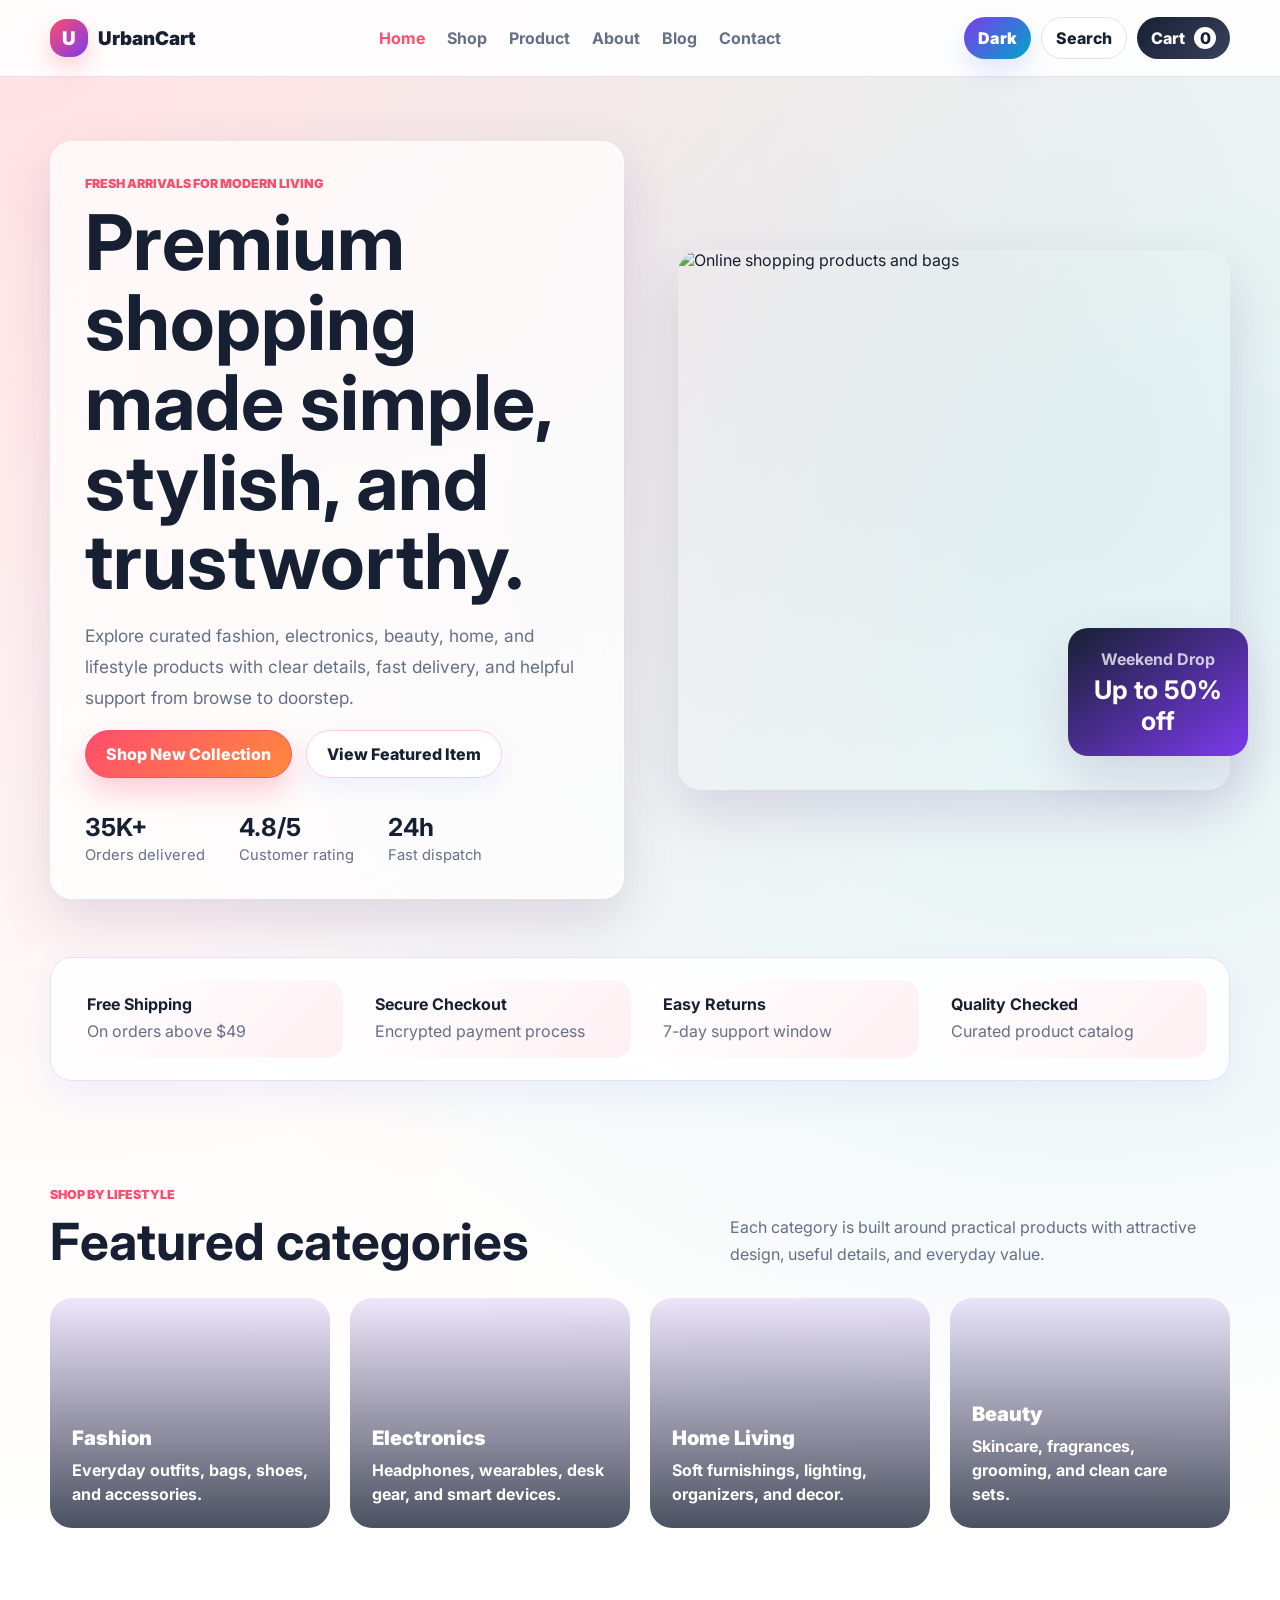
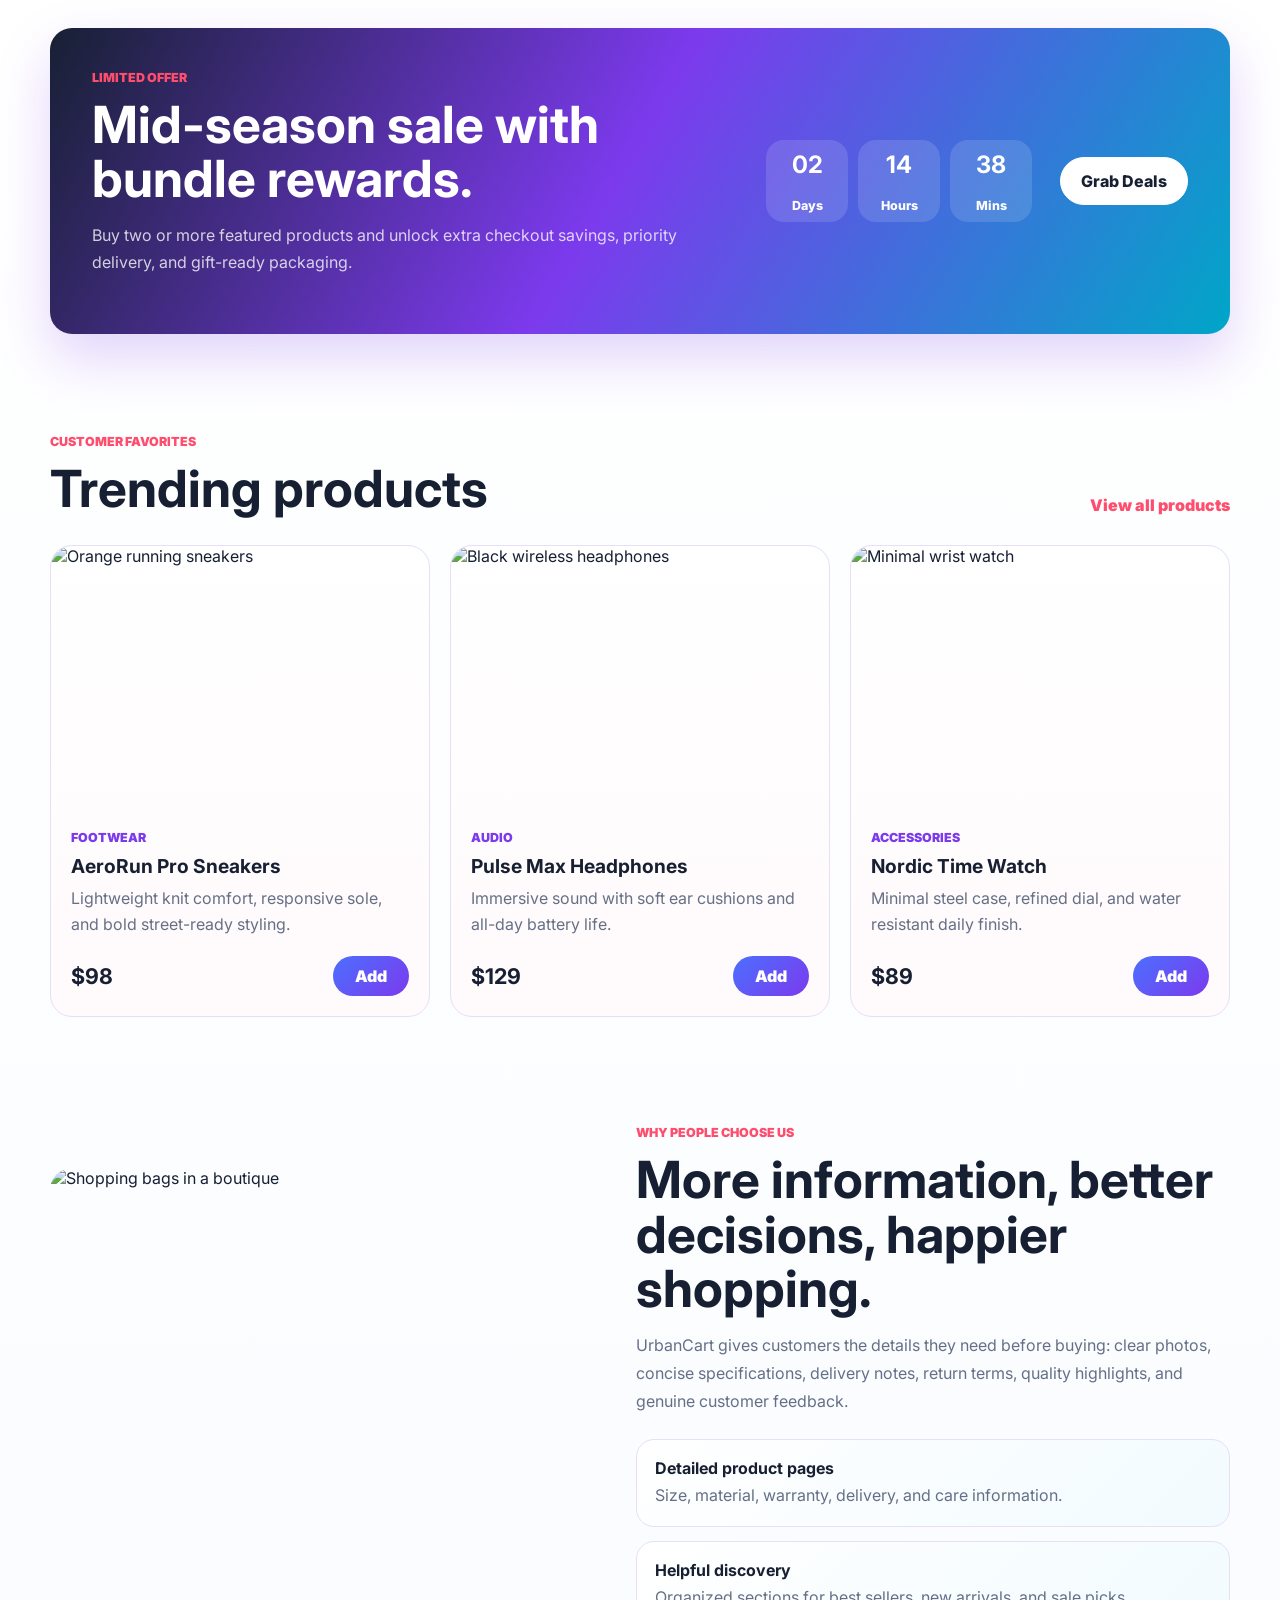
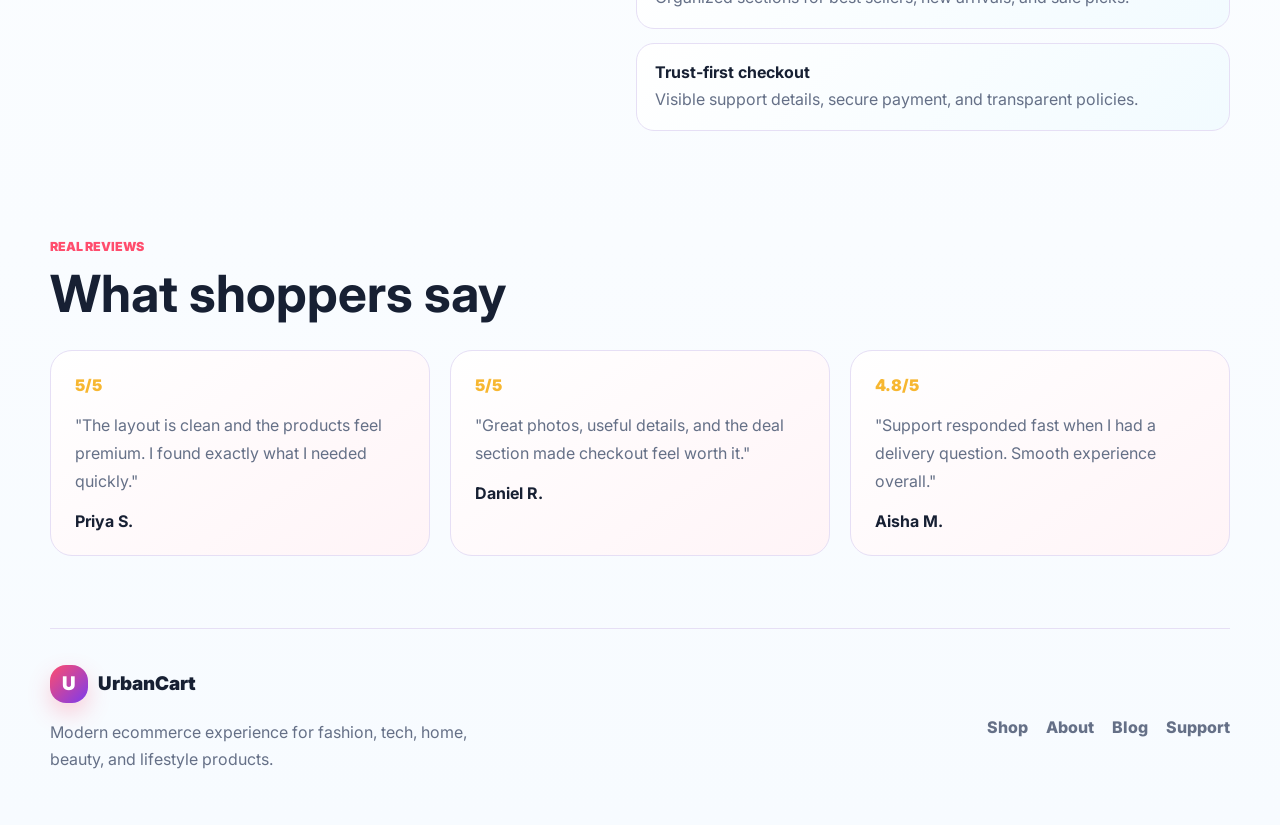
==== commit 682746ce: "changes are made" ====
--- a/index.html
+++ b/index.html
@@ -28,6 +28,7 @@
         <a href="contact.html">Contact</a>
       </div>
       <div class="nav-actions">
+        <button class="theme-toggle" type="button" aria-label="Switch to dark theme">Dark</button>
         <a class="ghost-button small" href="shop.html">Search</a>
         <button class="cart-button" aria-label="Cart">Cart <span id="cartCount">0</span></button>
       </div>
--- a/style.css
+++ b/style.css
@@ -1,15 +1,20 @@
 :root {
-  --ink: #18222d;
-  --muted: #667483;
-  --line: #e4eaf0;
+  --ink: #172033;
+  --muted: #657087;
+  --line: #e6dff5;
   --paper: #ffffff;
-  --soft: #f5f7fa;
-  --accent: #d84535;
-  --accent-dark: #ae2f24;
-  --green: #19745c;
-  --gold: #e2a62e;
-  --blue: #2864b4;
-  --shadow: 0 20px 48px rgba(24, 34, 45, 0.13);
+  --soft: #fff7f2;
+  --accent: #ff4d6d;
+  --accent-dark: #d92d52;
+  --green: #11a683;
+  --gold: #f7b731;
+  --blue: #4b6fff;
+  --violet: #7c3aed;
+  --cyan: #00a6c8;
+  --shadow: 0 22px 52px rgba(90, 61, 130, 0.16);
+  --glass: rgba(255, 255, 255, 0.72);
+  --glass-strong: rgba(255, 255, 255, 0.86);
+  --radius: 22px;
 }
 
 * { box-sizing: border-box; }
@@ -18,7 +23,25 @@
   margin: 0;
   font-family: "Inter", Arial, sans-serif;
   color: var(--ink);
-  background: var(--paper);
+  background:
+    radial-gradient(circle at top left, rgba(255, 77, 109, 0.14), transparent 30%),
+    radial-gradient(circle at 85% 12%, rgba(0, 166, 200, 0.13), transparent 28%),
+    linear-gradient(180deg, #fff9f5 0%, #ffffff 42%, #f7fbff 100%);
+}
+
+body.dark-theme {
+  --ink: #f5f7fb;
+  --muted: #b5bed0;
+  --line: #30384f;
+  --paper: #111827;
+  --soft: #1b2435;
+  --shadow: 0 22px 52px rgba(0, 0, 0, 0.32);
+  --glass: rgba(24, 34, 53, 0.72);
+  --glass-strong: rgba(24, 34, 53, 0.88);
+  background:
+    radial-gradient(circle at top left, rgba(255, 77, 109, 0.16), transparent 30%),
+    radial-gradient(circle at 85% 12%, rgba(0, 166, 200, 0.16), transparent 28%),
+    linear-gradient(180deg, #111827 0%, #172033 48%, #0f172a 100%);
 }
 img { display: block; width: 100%; }
 a { color: inherit; text-decoration: none; }
@@ -28,7 +51,7 @@
   position: sticky;
   top: 0;
   z-index: 30;
-  background: rgba(255, 255, 255, 0.94);
+  background: rgba(255, 255, 255, 0.9);
   border-bottom: 1px solid var(--line);
   backdrop-filter: blur(18px);
 }
@@ -53,9 +76,10 @@
   height: 38px;
   display: grid;
   place-items: center;
-  border-radius: 8px;
-  color: #fff;
-  background: var(--ink);
+  border-radius: 16px;
+  color: #fff;
+  background: linear-gradient(135deg, var(--accent), var(--violet));
+  box-shadow: 0 10px 22px rgba(255, 77, 109, 0.25);
 }
 .nav-links {
   display: flex;
@@ -70,7 +94,7 @@
   align-items: center;
   gap: 10px;
 }
-.menu-toggle, .cart-button, .add-cart {
+.menu-toggle, .cart-button, .add-cart, .theme-toggle {
   border: 0;
   cursor: pointer;
 }
@@ -78,7 +102,7 @@
   display: none;
   width: 42px;
   height: 42px;
-  border-radius: 8px;
+  border-radius: 16px;
   background: var(--soft);
   padding: 10px;
 }
@@ -91,9 +115,9 @@
 .cart-button {
   min-height: 42px;
   padding: 0 14px;
-  border-radius: 8px;
-  color: #fff;
-  background: var(--ink);
+  border-radius: 999px;
+  color: #fff;
+  background: linear-gradient(135deg, var(--ink), #39415c);
   font-weight: 800;
 }
 .cart-button span {
@@ -106,28 +130,67 @@
   color: var(--ink);
   background: #fff;
 }
+.theme-toggle {
+  min-height: 42px;
+  padding: 0 14px;
+  border-radius: 999px;
+  color: #fff;
+  background: linear-gradient(135deg, var(--violet), var(--cyan));
+  font-weight: 900;
+  box-shadow: 0 12px 24px rgba(75, 111, 255, 0.16);
+}
 .ghost-button, .primary-button, .secondary-button {
   min-height: 48px;
   display: inline-flex;
   align-items: center;
   justify-content: center;
-  border-radius: 8px;
+  border-radius: 999px;
   padding: 0 20px;
   font-weight: 800;
+  transition: transform 0.22s ease, box-shadow 0.22s ease, border-color 0.22s ease, background 0.22s ease;
 }
 .ghost-button {
   color: var(--ink);
-  background: var(--soft);
-  border: 1px solid var(--line);
+  background: #fff;
+  border: 1px solid var(--line);
+}
+body.dark-theme .site-header {
+  background: rgba(17, 24, 39, 0.9);
+}
+body.dark-theme .nav-links {
+  color: var(--muted);
+}
+body.dark-theme .ghost-button,
+body.dark-theme .secondary-button,
+body.dark-theme .filter-panel input,
+body.dark-theme .filter-panel select,
+body.dark-theme .shop-topbar select,
+body.dark-theme .contact-form input,
+body.dark-theme .contact-form select,
+body.dark-theme .contact-form textarea {
+  color: var(--ink);
+  background: #182235;
 }
 .ghost-button.small { min-height: 42px; padding: 0 14px; }
 .primary-button {
   color: #fff;
-  background: var(--accent);
+  background: linear-gradient(135deg, var(--accent), #ff8a3d);
   border: 1px solid var(--accent);
-  box-shadow: 0 12px 24px rgba(216, 69, 53, 0.22);
-}
-.primary-button:hover { background: var(--accent-dark); }
+  box-shadow: 0 14px 28px rgba(255, 77, 109, 0.26);
+}
+.primary-button:hover {
+  background: linear-gradient(135deg, var(--accent-dark), #ee6b24);
+  transform: translateY(-3px);
+  box-shadow: 0 18px 34px rgba(255, 77, 109, 0.34);
+}
+.secondary-button:hover,
+.ghost-button:hover,
+.theme-toggle:hover,
+.cart-button:hover,
+.add-cart:hover {
+  transform: translateY(-3px);
+  box-shadow: 0 16px 30px rgba(75, 111, 255, 0.18);
+}
 .primary-button.light {
   color: var(--ink);
   background: #fff;
@@ -137,7 +200,8 @@
 .secondary-button {
   color: var(--ink);
   background: #fff;
-  border: 1px solid var(--line);
+  border: 1px solid #ffd0da;
+  box-shadow: 0 10px 26px rgba(75, 111, 255, 0.08);
 }
 .wide-button { width: 100%; margin: 20px 0; border: 0; cursor: pointer; }
 
@@ -152,6 +216,17 @@
   grid-template-columns: 1.02fr 0.98fr;
   align-items: center;
   gap: 54px;
+}
+.hero-copy-block {
+  padding: 34px;
+  border: 1px solid rgba(255, 255, 255, 0.58);
+  border-radius: var(--radius);
+  background: var(--glass);
+  box-shadow: var(--shadow);
+  backdrop-filter: blur(18px);
+}
+body.dark-theme .hero-copy-block {
+  border-color: rgba(255, 255, 255, 0.1);
 }
 .eyebrow {
   margin: 0 0 12px;
@@ -201,7 +276,7 @@
 .hero-media img {
   height: 540px;
   object-fit: cover;
-  border-radius: 8px;
+  border-radius: var(--radius);
   box-shadow: var(--shadow);
 }
 .promo-card {
@@ -214,9 +289,9 @@
   place-items: center;
   text-align: center;
   padding: 18px;
-  border-radius: 8px;
-  color: #fff;
-  background: var(--ink);
+  border-radius: 20px;
+  color: #fff;
+  background: linear-gradient(145deg, #172033, #7c3aed);
   box-shadow: var(--shadow);
 }
 .promo-card span { color: rgba(255, 255, 255, 0.75); font-weight: 700; }
@@ -230,8 +305,15 @@
   grid-template-columns: repeat(4, 1fr);
   gap: 18px;
   border: 1px solid var(--line);
-  border-radius: 8px;
-  background: #fff;
+  border-radius: var(--radius);
+  background: var(--glass-strong);
+  box-shadow: 0 14px 36px rgba(75, 111, 255, 0.08);
+  backdrop-filter: blur(18px);
+}
+body.dark-theme .service-strip,
+body.dark-theme .product-card,
+body.dark-theme .blog-card {
+  background: #182235;
 }
 .service-strip div, .info-list div, .contact-cards article, .metric-grid div {
   display: grid;
@@ -240,6 +322,14 @@
 .service-strip span, .info-list span, .metric-grid span, .contact-cards span {
   color: var(--muted);
   line-height: 1.55;
+}
+.service-strip div {
+  padding: 14px;
+  border-radius: 16px;
+  background: linear-gradient(135deg, #ffffff, #fff0f4);
+}
+body.dark-theme .service-strip div {
+  background: linear-gradient(135deg, #202b41, #2a2344);
 }
 
 .section { padding: 72px 0; }
@@ -274,7 +364,7 @@
   justify-content: flex-end;
   gap: 8px;
   padding: 22px;
-  border-radius: 8px;
+  border-radius: var(--radius);
   color: #fff;
   background-size: cover;
   background-position: center;
@@ -287,7 +377,7 @@
   position: absolute;
   inset: 0;
   z-index: -1;
-  background: linear-gradient(to top, rgba(0,0,0,0.76), rgba(0,0,0,0.08));
+  background: linear-gradient(to top, rgba(23,32,51,0.78), rgba(124,58,237,0.12));
 }
 .category-card span { font-size: 1.25rem; font-weight: 900; }
 .category-card strong { line-height: 1.5; }
@@ -304,9 +394,10 @@
   grid-template-columns: 1fr auto auto;
   align-items: center;
   gap: 28px;
-  border-radius: 8px;
-  color: #fff;
-  background: linear-gradient(120deg, #18222d, #19745c);
+  border-radius: var(--radius);
+  color: #fff;
+  background: linear-gradient(120deg, #172033, #7c3aed 48%, #00a6c8);
+  box-shadow: 0 24px 54px rgba(124, 58, 237, 0.22);
 }
 .deal-band p:not(.eyebrow) {
   max-width: 620px;
@@ -319,7 +410,7 @@
   height: 82px;
   display: grid;
   place-items: center;
-  border-radius: 8px;
+  border-radius: 18px;
   background: rgba(255,255,255,0.13);
   color: #fff;
   font-size: 0.78rem;
@@ -332,18 +423,25 @@
 .product-card {
   overflow: hidden;
   border: 1px solid var(--line);
-  border-radius: 8px;
-  background: #fff;
-  transition: transform 0.2s ease, box-shadow 0.2s ease;
-}
-.product-card:hover { transform: translateY(-4px); box-shadow: var(--shadow); }
+  border-radius: var(--radius);
+  background: linear-gradient(180deg, #ffffff, #fffafb);
+  transition: transform 0.22s ease, box-shadow 0.22s ease, border-color 0.22s ease;
+}
+body.dark-theme .product-card {
+  background: linear-gradient(180deg, #182235, #1f293f);
+}
+.product-card:hover {
+  transform: translateY(-8px);
+  box-shadow: var(--shadow);
+  border-color: rgba(255, 77, 109, 0.34);
+}
 .product-card img {
   height: 260px;
   object-fit: cover;
 }
 .product-info { padding: 20px; }
 .product-type {
-  color: var(--blue);
+  color: var(--violet);
   font-size: 0.78rem;
   font-weight: 900;
   text-transform: uppercase;
@@ -364,12 +462,13 @@
 .add-cart {
   min-width: 76px;
   min-height: 40px;
-  border-radius: 8px;
-  color: #fff;
-  background: var(--ink);
+  border-radius: 999px;
+  color: #fff;
+  background: linear-gradient(135deg, var(--blue), var(--violet));
   font-weight: 900;
-}
-.add-cart.added { background: var(--green); }
+  transition: transform 0.22s ease, box-shadow 0.22s ease, background 0.22s ease;
+}
+.add-cart.added { background: linear-gradient(135deg, var(--green), #18c29c); }
 
 .split-section {
   padding: 36px 0;
@@ -381,7 +480,7 @@
 .split-image img {
   height: 520px;
   object-fit: cover;
-  border-radius: 8px;
+  border-radius: var(--radius);
 }
 .split-content p:not(.eyebrow), .review-card p, .details-grid p, .blog-card p {
   color: var(--muted);
@@ -395,8 +494,17 @@
 .info-list div {
   padding: 18px;
   border: 1px solid var(--line);
-  border-radius: 8px;
-  background: var(--soft);
+  border-radius: 18px;
+  background: linear-gradient(135deg, #ffffff, #f2fbff);
+}
+body.dark-theme .info-list div,
+body.dark-theme .review-card,
+body.dark-theme .details-grid article,
+body.dark-theme .metric-grid div,
+body.dark-theme .filter-panel,
+body.dark-theme .contact-cards article,
+body.dark-theme .contact-form {
+  background: linear-gradient(145deg, #182235, #23243d);
 }
 .info-list.compact div { padding: 14px; }
 
@@ -404,8 +512,8 @@
 .review-card, .details-grid article, .metric-grid div, .filter-panel, .contact-cards article {
   padding: 24px;
   border: 1px solid var(--line);
-  border-radius: 8px;
-  background: var(--soft);
+  border-radius: var(--radius);
+  background: linear-gradient(145deg, #ffffff, #fff4f7);
 }
 .stars { color: var(--gold); font-weight: 900; }
 
@@ -415,7 +523,7 @@
   display: flex;
   flex-direction: column;
   justify-content: flex-end;
-  border-radius: 0 0 8px 8px;
+  border-radius: 0 0 var(--radius) var(--radius);
   color: #fff;
   background-size: cover;
   background-position: center;
@@ -427,7 +535,7 @@
   position: absolute;
   inset: 0;
   z-index: -1;
-  background: linear-gradient(90deg, rgba(0,0,0,0.74), rgba(0,0,0,0.18));
+  background: linear-gradient(90deg, rgba(23,32,51,0.8), rgba(124,58,237,0.22), rgba(0,166,200,0.12));
   border-radius: inherit;
 }
 .page-hero .lead { color: rgba(255,255,255,0.82); }
@@ -474,10 +582,13 @@
 .filter-tags span {
   padding: 8px 10px;
   border-radius: 999px;
-  background: #fff;
+  background: linear-gradient(135deg, #ffffff, #fff1f5);
   border: 1px solid var(--line);
   font-weight: 800;
   font-size: 0.85rem;
+}
+body.dark-theme .filter-tags span {
+  background: #202b41;
 }
 .shop-topbar {
   margin-bottom: 18px;
@@ -661,6 +772,7 @@
   .brand { font-size: 1rem; }
   .brand-mark { width: 34px; height: 34px; }
   .nav-actions .ghost-button { display: none; }
+  .theme-toggle { min-width: 64px; padding: 0 10px; }
   .nav-links { top: 68px; }
   .hero h1, .page-hero h1 { font-size: 2.35rem; }
   .page-hero { min-height: 390px; padding: 56px 22px; }
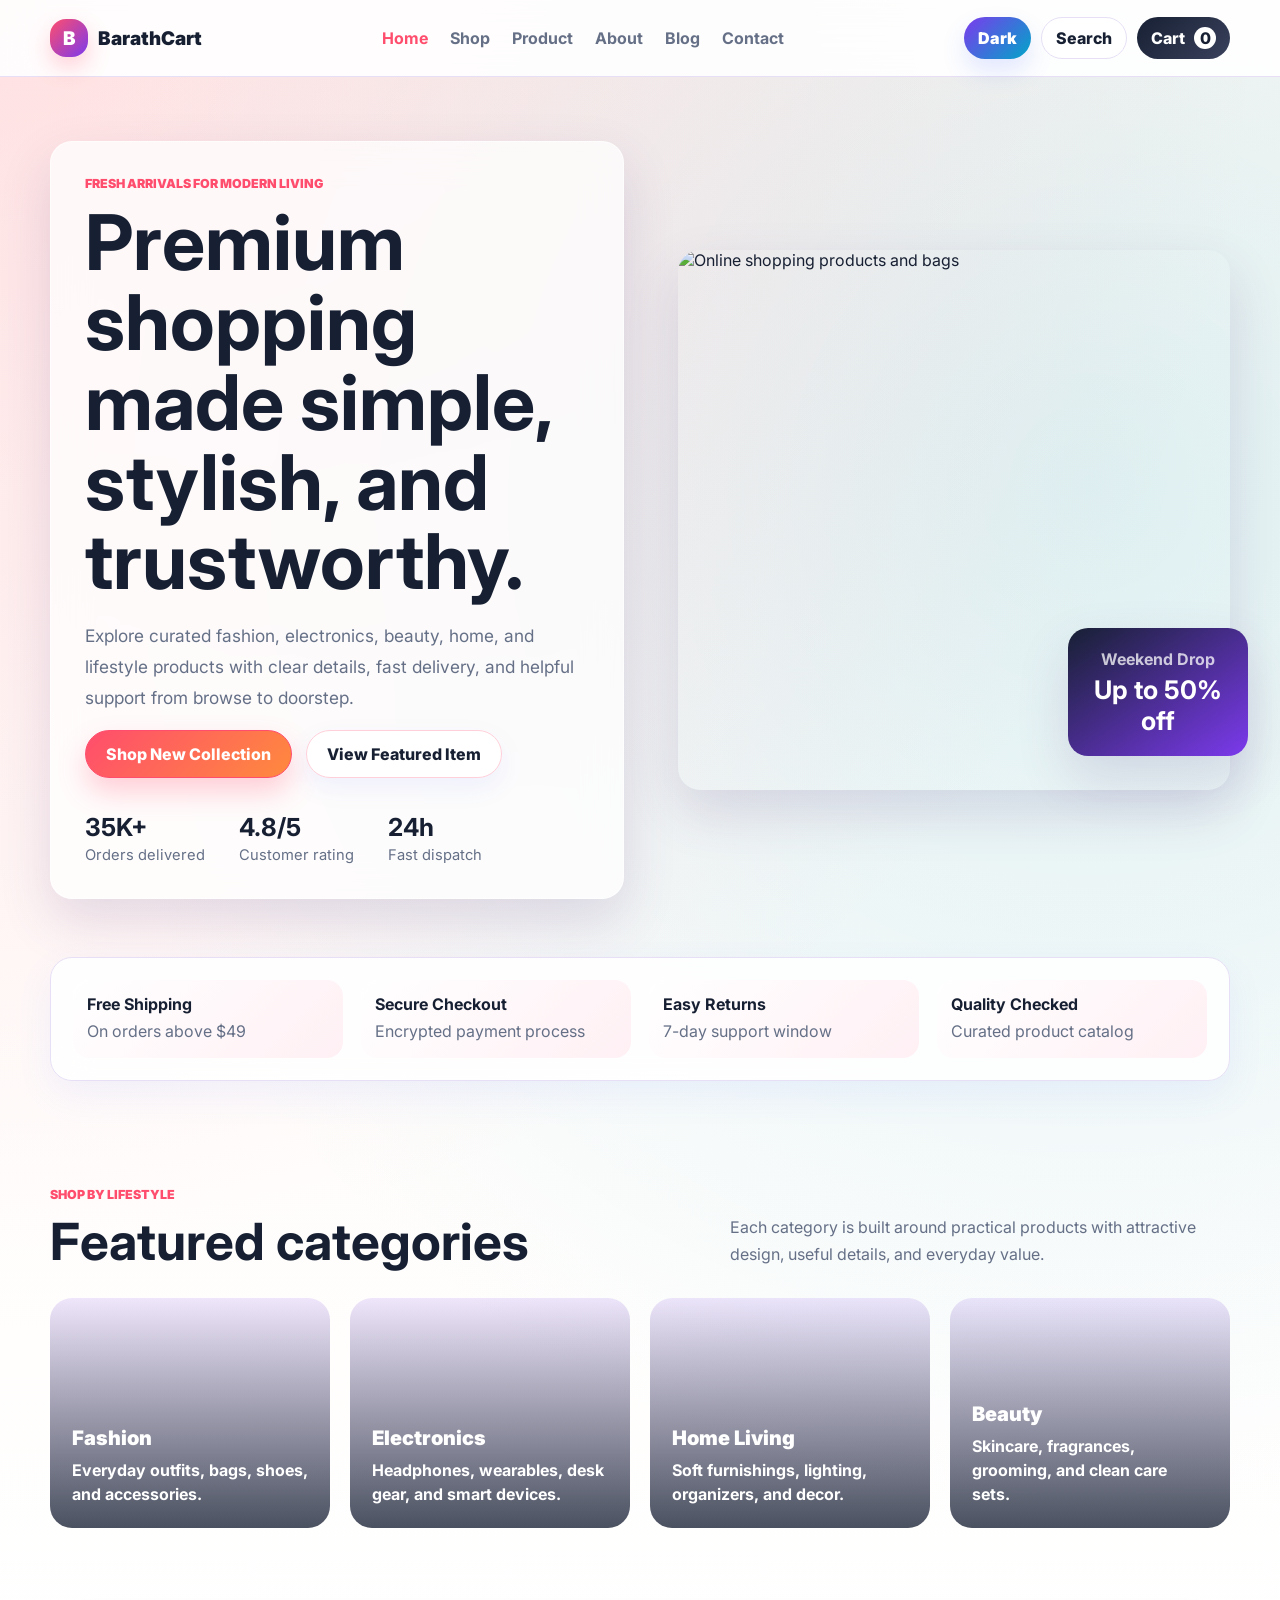
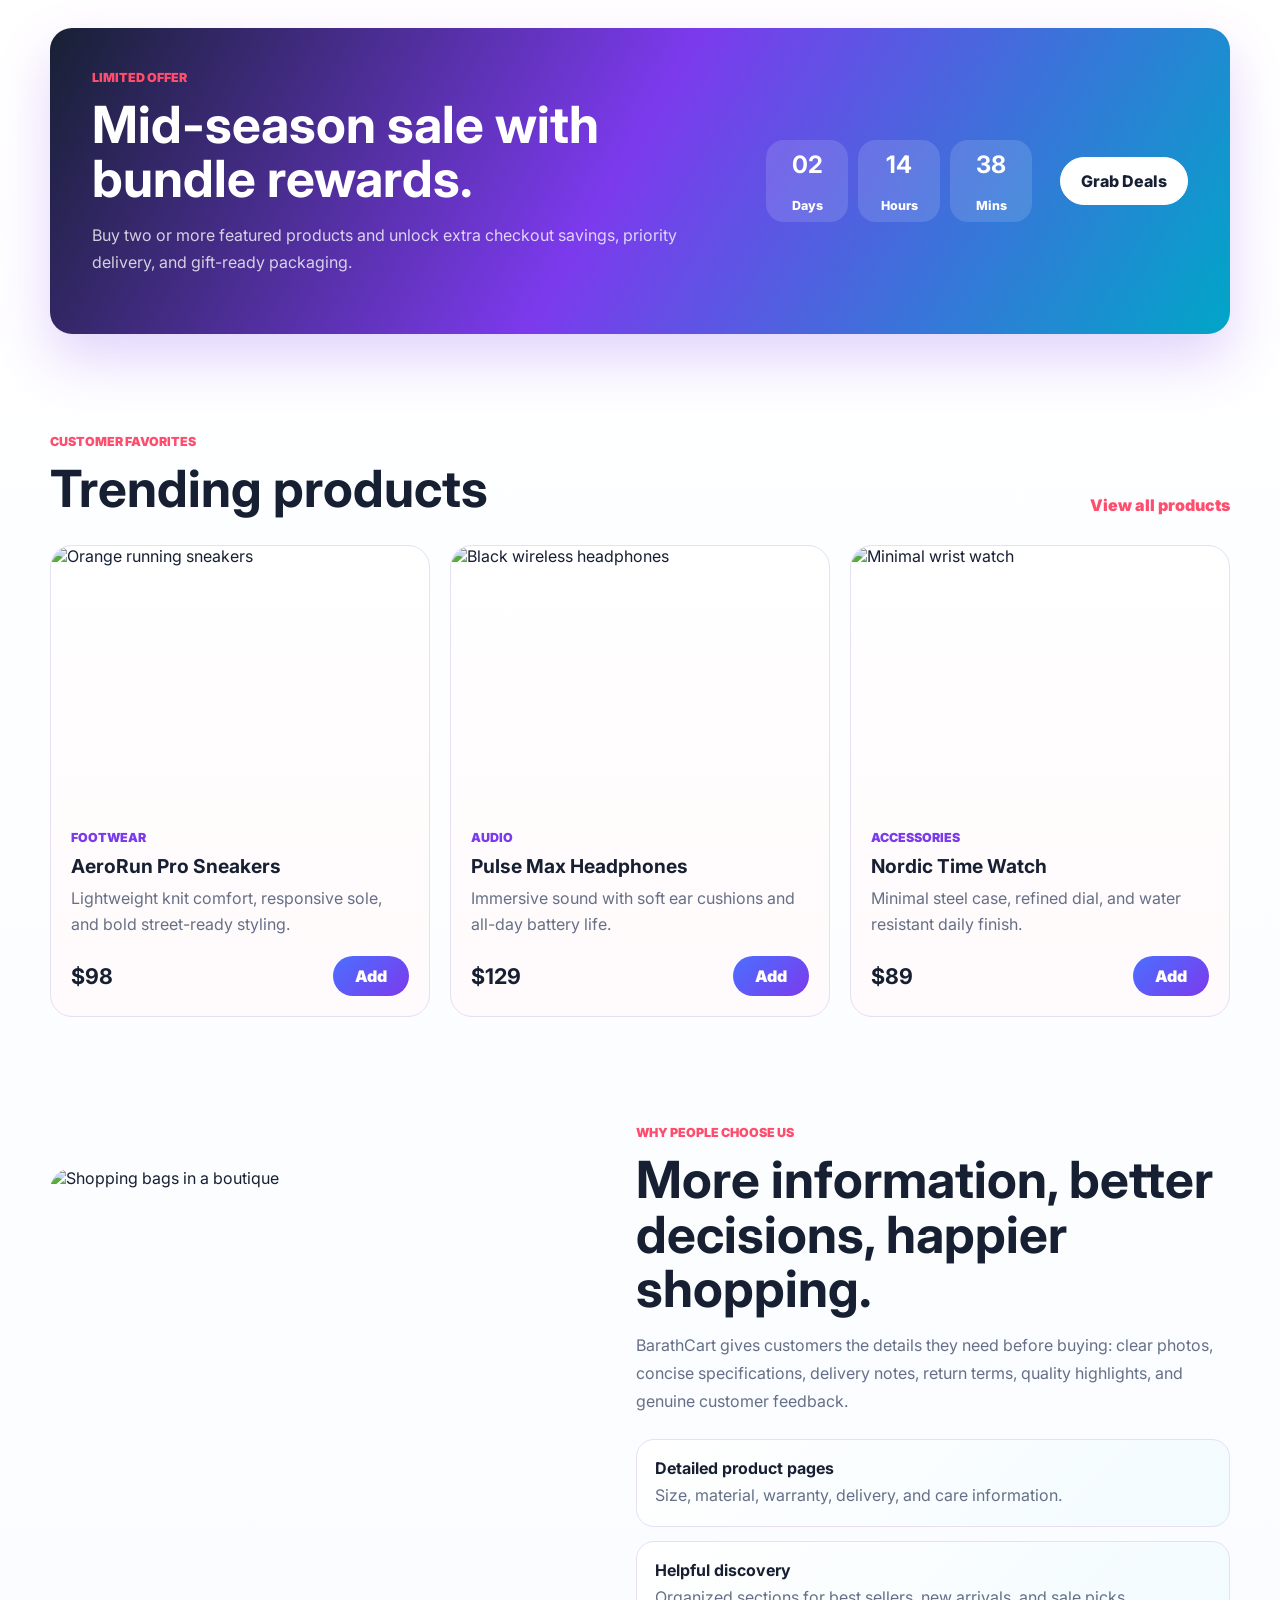
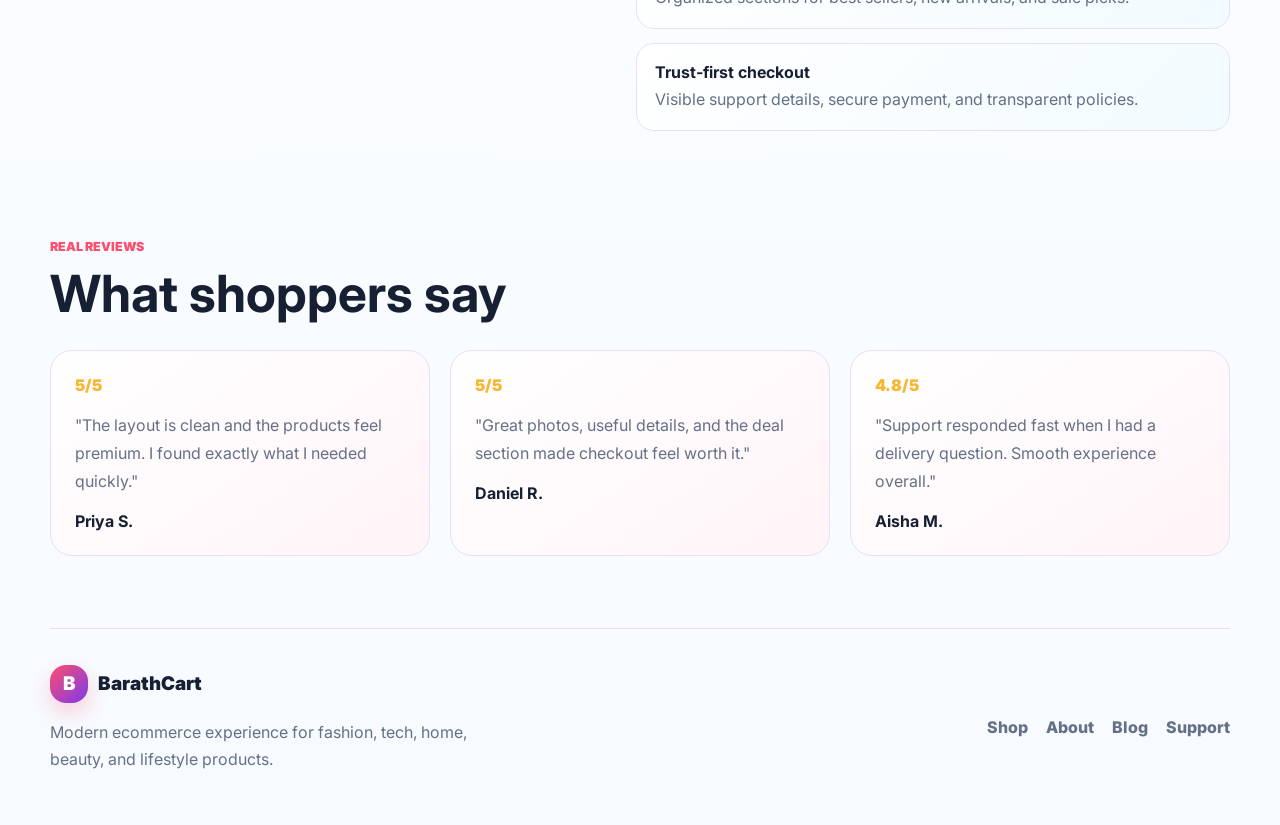
==== commit aea15345: "changes are added" ====
--- a/index.html
+++ b/index.html
@@ -3,7 +3,7 @@
 <head>
   <meta charset="UTF-8">
   <meta name="viewport" content="width=device-width, initial-scale=1.0">
-  <title>UrbanCart | Premium Ecommerce Website</title>
+  <title>BarathCart | Premium Ecommerce Website</title>
   <link rel="preconnect" href="https://fonts.googleapis.com">
   <link rel="preconnect" href="https://fonts.gstatic.com" crossorigin>
   <link href="https://fonts.googleapis.com/css2?family=Inter:wght@400;500;600;700;800;900&display=swap" rel="stylesheet">
@@ -12,9 +12,9 @@
 <body>
   <header class="site-header">
     <nav class="navbar">
-      <a class="brand" href="index.html" aria-label="UrbanCart home">
-        <span class="brand-mark">U</span>
-        <span>UrbanCart</span>
+      <a class="brand" href="index.html" aria-label="BarathCart home">
+        <span class="brand-mark">B</span>
+        <span>BarathCart</span>
       </a>
       <button class="menu-toggle" aria-label="Open menu" aria-expanded="false">
         <span></span><span></span><span></span>
@@ -155,7 +155,7 @@
       <div class="split-content">
         <p class="eyebrow">Why people choose us</p>
         <h2>More information, better decisions, happier shopping.</h2>
-        <p>UrbanCart gives customers the details they need before buying: clear photos, concise specifications, delivery notes, return terms, quality highlights, and genuine customer feedback.</p>
+        <p>BarathCart gives customers the details they need before buying: clear photos, concise specifications, delivery notes, return terms, quality highlights, and genuine customer feedback.</p>
         <div class="info-list">
           <div><strong>Detailed product pages</strong><span>Size, material, warranty, delivery, and care information.</span></div>
           <div><strong>Helpful discovery</strong><span>Organized sections for best sellers, new arrivals, and sale picks.</span></div>
@@ -179,7 +179,7 @@
 
   <footer class="footer">
     <div>
-      <a class="brand" href="index.html"><span class="brand-mark">U</span><span>UrbanCart</span></a>
+      <a class="brand" href="index.html"><span class="brand-mark">B</span><span>BarathCart</span></a>
       <p>Modern ecommerce experience for fashion, tech, home, beauty, and lifestyle products.</p>
     </div>
     <div class="footer-links">
--- a/style.css
+++ b/style.css
@@ -568,7 +568,7 @@
   min-height: 46px;
   padding: 0 12px;
   border: 1px solid var(--line);
-  border-radius: 8px;
+  border-radius: 16px;
   background: #fff;
   color: var(--ink);
   outline: none;
@@ -606,10 +606,19 @@
   gap: 48px;
   align-items: start;
 }
+.product-gallery,
+.product-summary {
+  padding: 22px;
+  border: 1px solid var(--line);
+  border-radius: var(--radius);
+  background: var(--glass);
+  box-shadow: var(--shadow);
+  backdrop-filter: blur(18px);
+}
 .main-product-image {
   height: 620px;
   object-fit: cover;
-  border-radius: 8px;
+  border-radius: 18px;
 }
 .thumb-grid {
   margin-top: 14px;
@@ -620,7 +629,7 @@
 .thumb-grid img {
   height: 130px;
   object-fit: cover;
-  border-radius: 8px;
+  border-radius: 16px;
 }
 .rating-line {
   display: flex;
@@ -661,7 +670,7 @@
   width: 42px;
   height: 42px;
   border: 1px solid var(--line);
-  border-radius: 8px;
+  border-radius: 14px;
   background: #fff;
   cursor: pointer;
   font-weight: 800;
@@ -686,13 +695,15 @@
   align-items: center;
   padding: 20px;
   border: 1px solid var(--line);
-  border-radius: 8px;
-  background: #fff;
+  border-radius: var(--radius);
+  background: var(--glass);
+  box-shadow: var(--shadow);
+  backdrop-filter: blur(18px);
 }
 .blog-card img {
   height: 280px;
   object-fit: cover;
-  border-radius: 8px;
+  border-radius: 18px;
 }
 .blog-card span {
   color: var(--blue);
@@ -714,8 +725,10 @@
 .contact-form {
   padding: 24px;
   border: 1px solid var(--line);
-  border-radius: 8px;
-  background: var(--soft);
+  border-radius: var(--radius);
+  background: var(--glass);
+  box-shadow: var(--shadow);
+  backdrop-filter: blur(18px);
 }
 .contact-form .primary-button {
   border: 0;
@@ -753,9 +766,10 @@
     align-items: stretch;
     padding: 18px;
     border: 1px solid var(--line);
-    border-radius: 8px;
-    background: #fff;
+    border-radius: var(--radius);
+    background: var(--glass-strong);
     box-shadow: var(--shadow);
+    backdrop-filter: blur(18px);
   }
   .nav-links.open { display: flex; }
   .menu-toggle { display: block; }
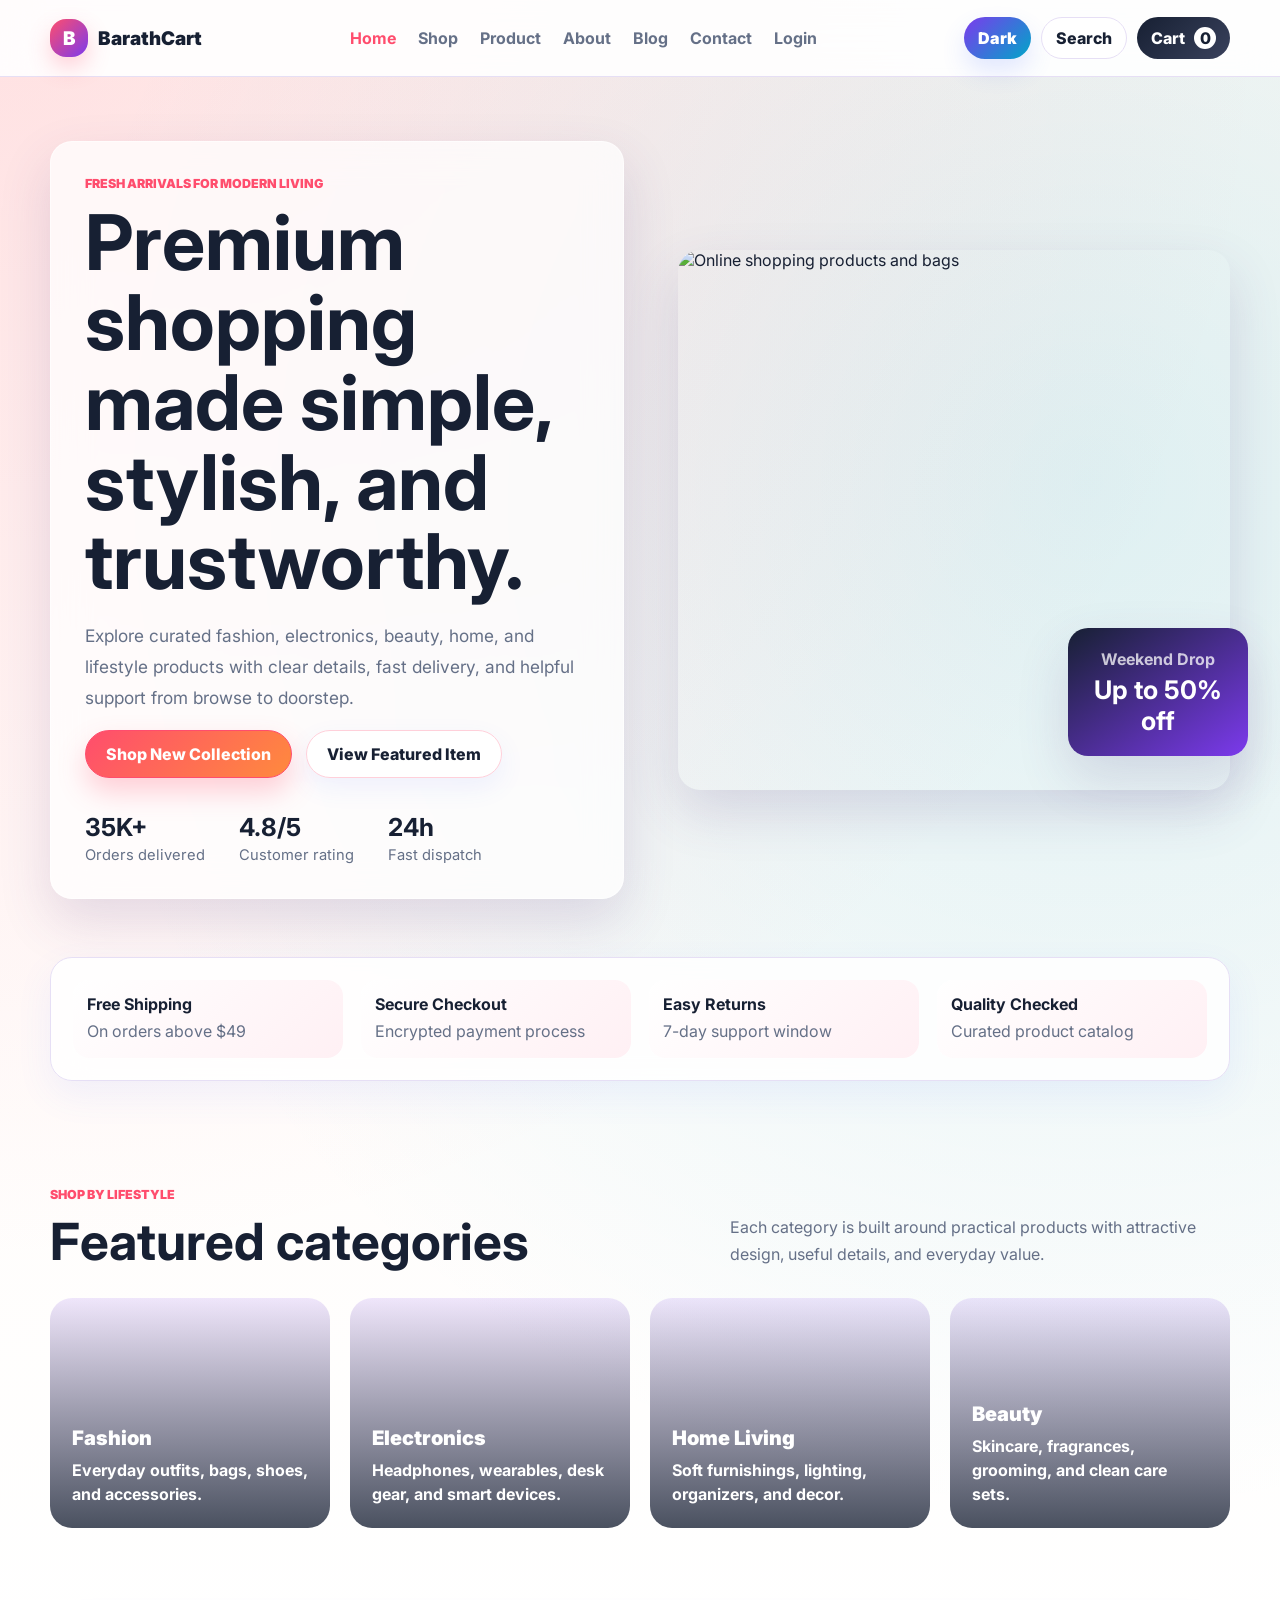
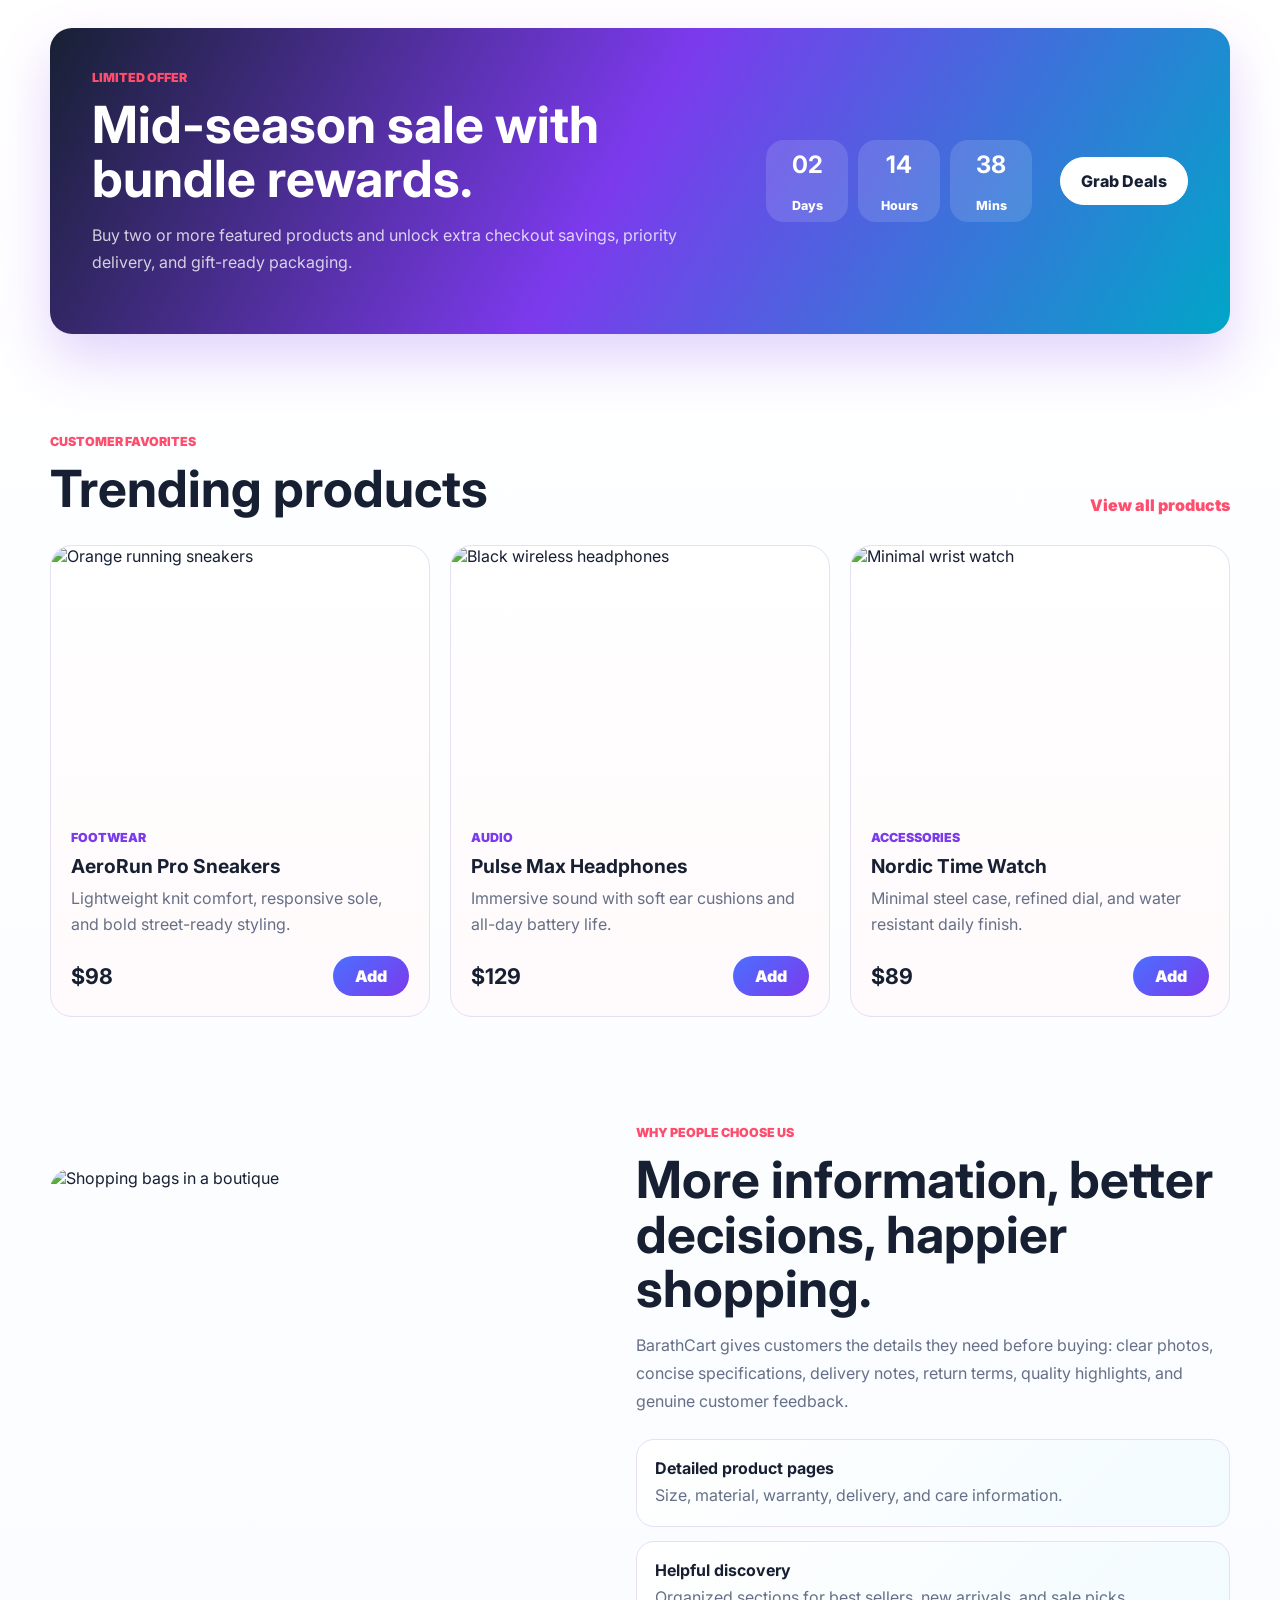
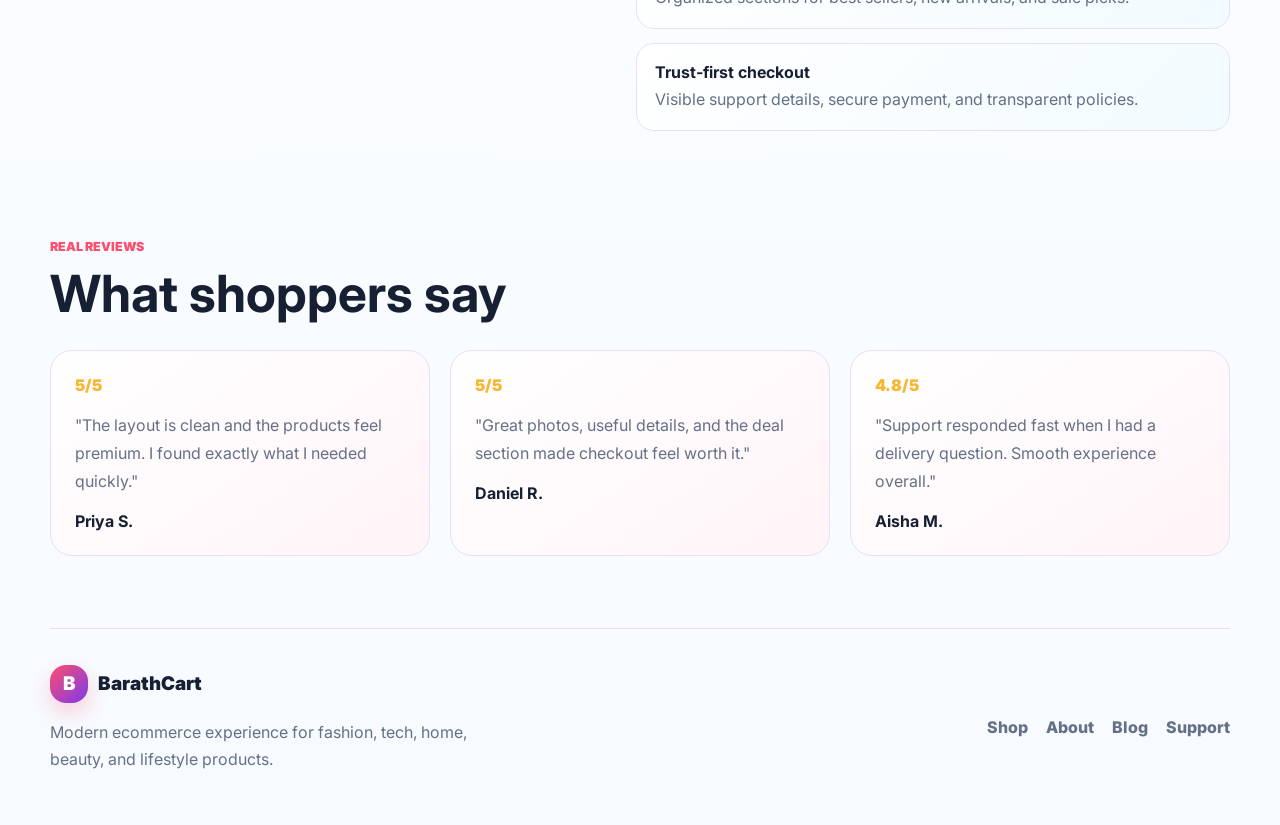
==== commit 7cd35160: "added login page" ====
--- a/index.html
+++ b/index.html
@@ -26,6 +26,7 @@
         <a href="about.html">About</a>
         <a href="blog.html">Blog</a>
         <a href="contact.html">Contact</a>
+        <a href="login.html">Login</a>
       </div>
       <div class="nav-actions">
         <button class="theme-toggle" type="button" aria-label="Switch to dark theme">Dark</button>
--- a/style.css
+++ b/style.css
@@ -167,7 +167,8 @@
 body.dark-theme .shop-topbar select,
 body.dark-theme .contact-form input,
 body.dark-theme .contact-form select,
-body.dark-theme .contact-form textarea {
+body.dark-theme .contact-form textarea,
+body.dark-theme .login-form input {
   color: var(--ink);
   background: #182235;
 }
@@ -503,7 +504,9 @@
 body.dark-theme .metric-grid div,
 body.dark-theme .filter-panel,
 body.dark-theme .contact-cards article,
-body.dark-theme .contact-form {
+body.dark-theme .contact-form,
+body.dark-theme .login-form,
+body.dark-theme .login-benefits div {
   background: linear-gradient(145deg, #182235, #23243d);
 }
 .info-list.compact div { padding: 14px; }
@@ -733,6 +736,141 @@
 .contact-form .primary-button {
   border: 0;
   cursor: pointer;
+}
+
+.login-section {
+  width: min(1180px, calc(100% - 32px));
+  min-height: calc(100vh - 76px);
+  margin: 0 auto;
+  padding: 72px 0;
+  display: grid;
+  align-items: center;
+}
+.login-panel {
+  display: grid;
+  grid-template-columns: 1.05fr 0.95fr;
+  gap: 34px;
+  align-items: stretch;
+}
+.login-copy,
+.login-form {
+  border: 1px solid var(--line);
+  border-radius: var(--radius);
+  background: var(--glass);
+  box-shadow: var(--shadow);
+  backdrop-filter: blur(18px);
+}
+.login-copy {
+  padding: 42px;
+  display: flex;
+  flex-direction: column;
+  justify-content: center;
+}
+.login-copy h1 {
+  margin: 0;
+  font-size: clamp(2.3rem, 5vw, 4.5rem);
+  line-height: 1.05;
+}
+.login-benefits {
+  display: grid;
+  gap: 14px;
+  margin-top: 26px;
+}
+.login-benefits div {
+  padding: 18px;
+  border: 1px solid var(--line);
+  border-radius: 18px;
+  background: linear-gradient(135deg, #ffffff, #fff1f5);
+}
+.login-benefits span {
+  display: block;
+  margin-top: 4px;
+  color: var(--muted);
+  line-height: 1.55;
+}
+.login-form {
+  padding: 32px;
+  display: grid;
+  gap: 16px;
+}
+.login-form h2 {
+  margin: 0 0 8px;
+  font-size: 2rem;
+}
+.login-form label {
+  display: grid;
+  gap: 8px;
+  color: var(--muted);
+  font-weight: 800;
+}
+.login-form input {
+  width: 100%;
+  min-height: 48px;
+  padding: 0 14px;
+  border: 1px solid var(--line);
+  border-radius: 16px;
+  background: #fff;
+  color: var(--ink);
+  outline: none;
+}
+.form-row {
+  display: flex;
+  align-items: center;
+  justify-content: space-between;
+  gap: 14px;
+  flex-wrap: wrap;
+}
+.check-label {
+  display: flex !important;
+  grid-template-columns: none;
+  align-items: center;
+  gap: 8px !important;
+}
+.check-label input {
+  width: 16px;
+  min-height: 16px;
+}
+.login-form .primary-button {
+  border: 0;
+  cursor: pointer;
+}
+.divider {
+  display: flex;
+  align-items: center;
+  gap: 12px;
+  color: var(--muted);
+  font-weight: 800;
+}
+.divider::before,
+.divider::after {
+  content: "";
+  height: 1px;
+  flex: 1;
+  background: var(--line);
+}
+.social-login {
+  display: grid;
+  grid-template-columns: 1fr 1fr;
+  gap: 10px;
+}
+.social-login button {
+  min-height: 46px;
+  border: 1px solid var(--line);
+  border-radius: 999px;
+  color: var(--ink);
+  background: var(--glass-strong);
+  cursor: pointer;
+  font-weight: 900;
+  transition: transform 0.22s ease, box-shadow 0.22s ease;
+}
+.social-login button:hover {
+  transform: translateY(-3px);
+  box-shadow: 0 16px 30px rgba(75, 111, 255, 0.18);
+}
+.signup-note {
+  margin: 0;
+  color: var(--muted);
+  text-align: center;
 }
 
 .footer {
@@ -773,7 +911,7 @@
   }
   .nav-links.open { display: flex; }
   .menu-toggle { display: block; }
-  .hero, .deal-band, .split-section, .shop-layout, .product-detail, .contact-layout { grid-template-columns: 1fr; }
+  .hero, .deal-band, .split-section, .shop-layout, .product-detail, .contact-layout, .login-panel { grid-template-columns: 1fr; }
   .hero { min-height: auto; padding-top: 44px; }
   .hero-media, .hero-media img { min-height: 420px; height: 420px; }
   .service-strip, .category-grid, .product-grid, .shop-grid, .review-grid, .details-grid, .metric-grid { grid-template-columns: repeat(2, 1fr); }
@@ -799,5 +937,7 @@
   .blog-card { grid-template-columns: 1fr; }
   .blog-card img { height: 220px; }
   .shop-topbar, .footer, .footer-links { flex-direction: column; align-items: stretch; }
+  .login-copy, .login-form { padding: 24px; }
+  .social-login { grid-template-columns: 1fr; }
   .footer { align-items: flex-start; }
 }
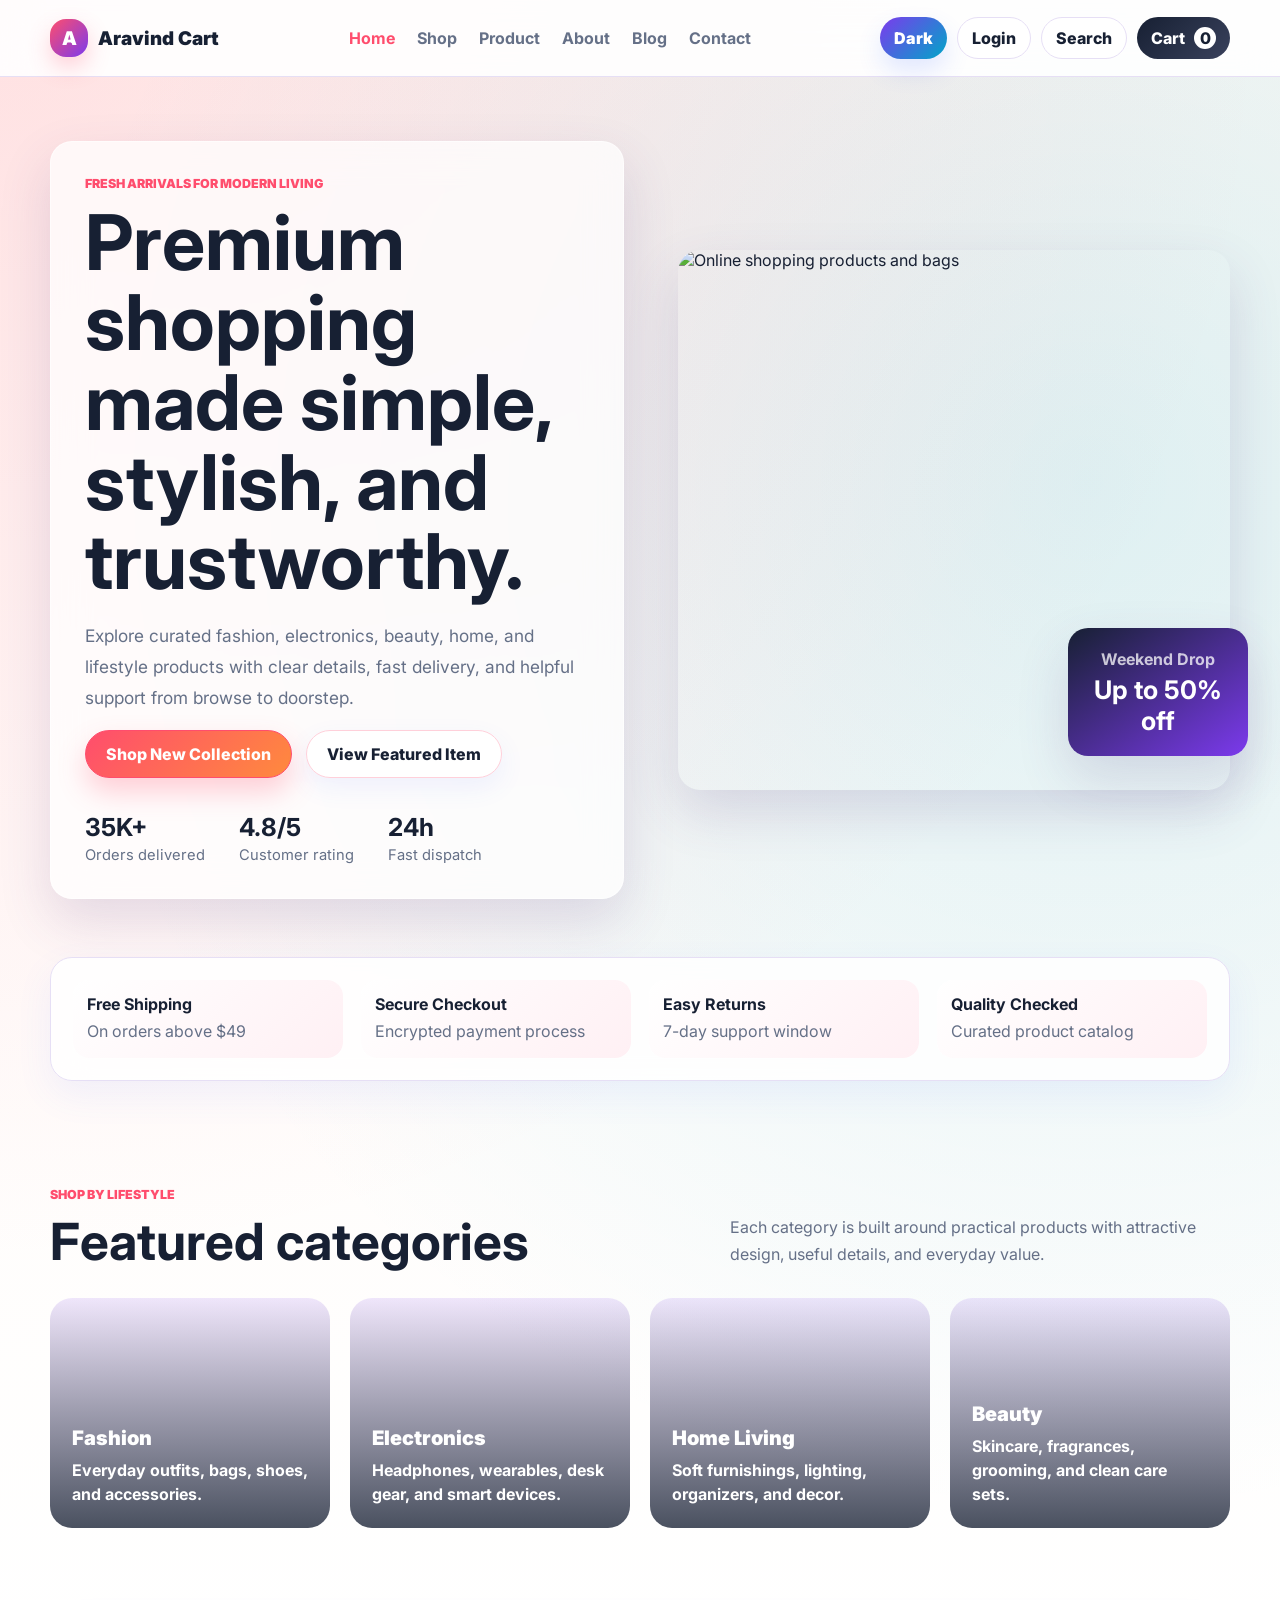
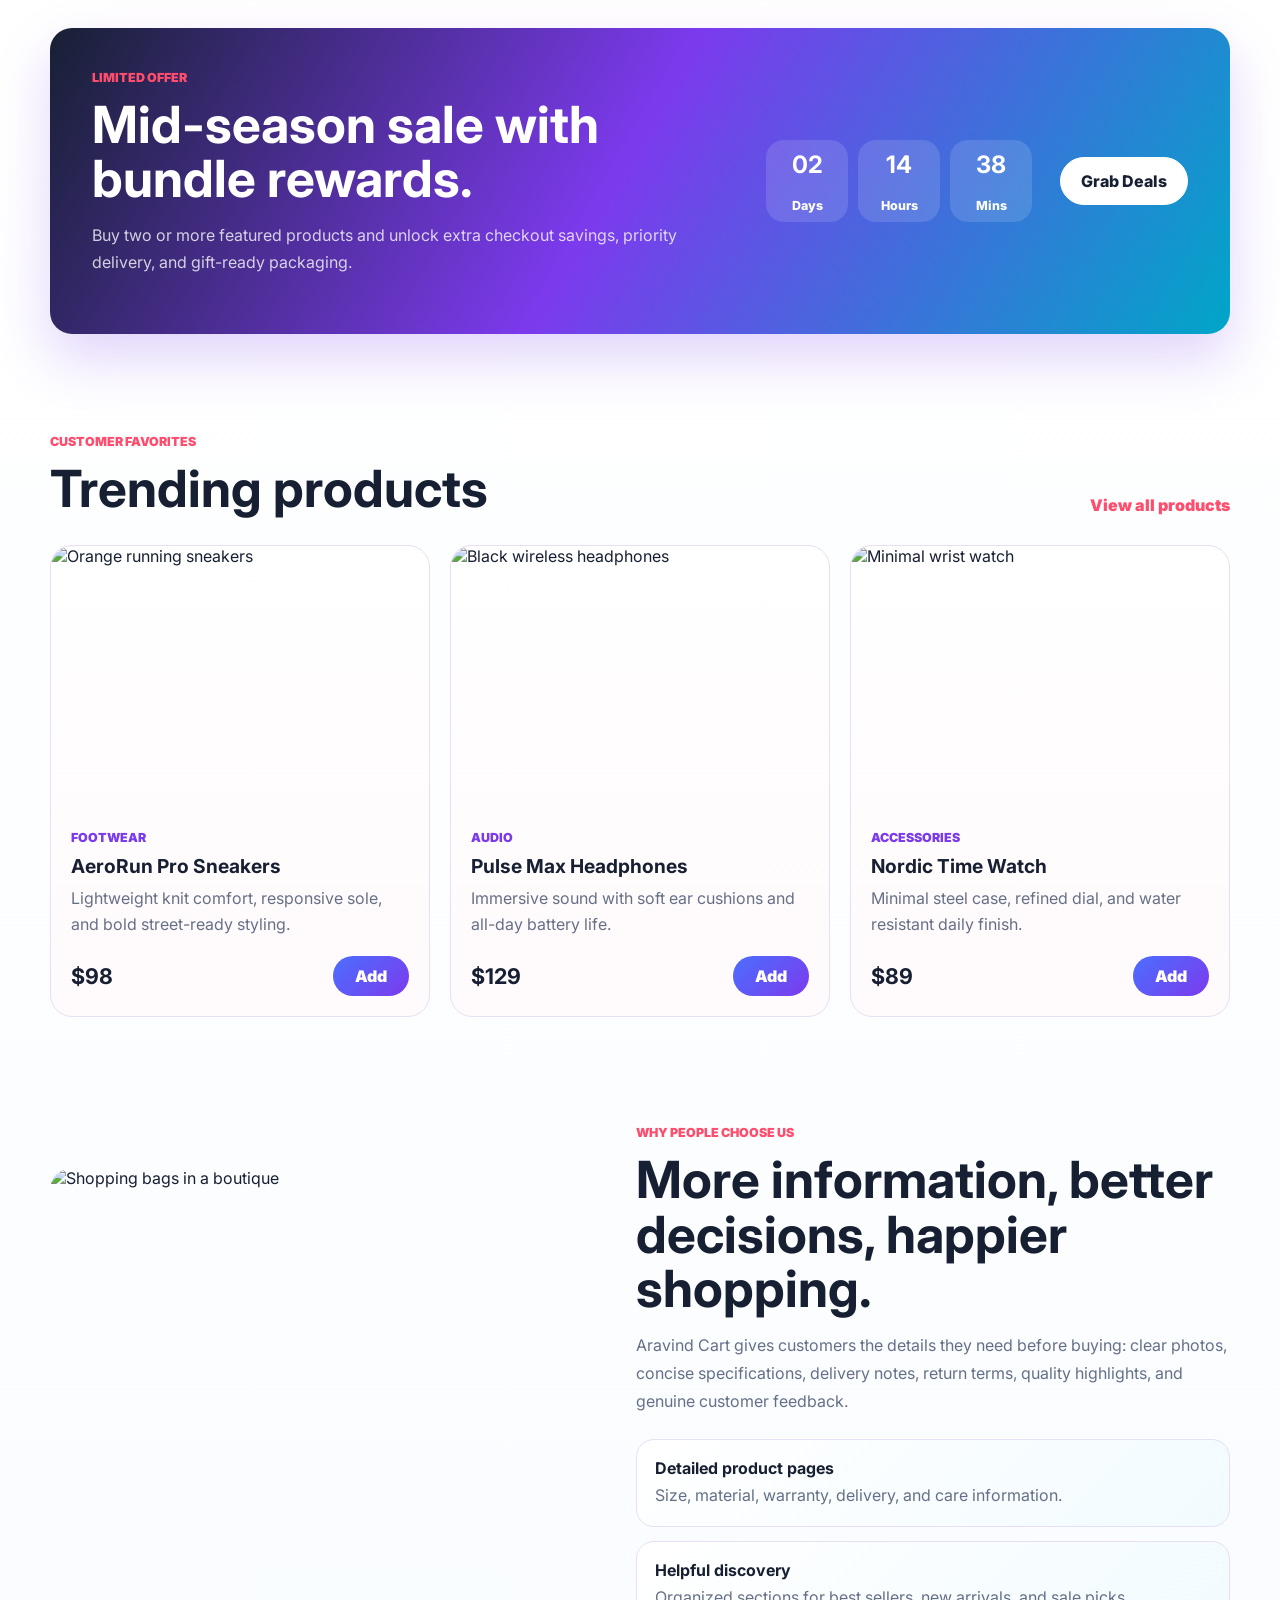
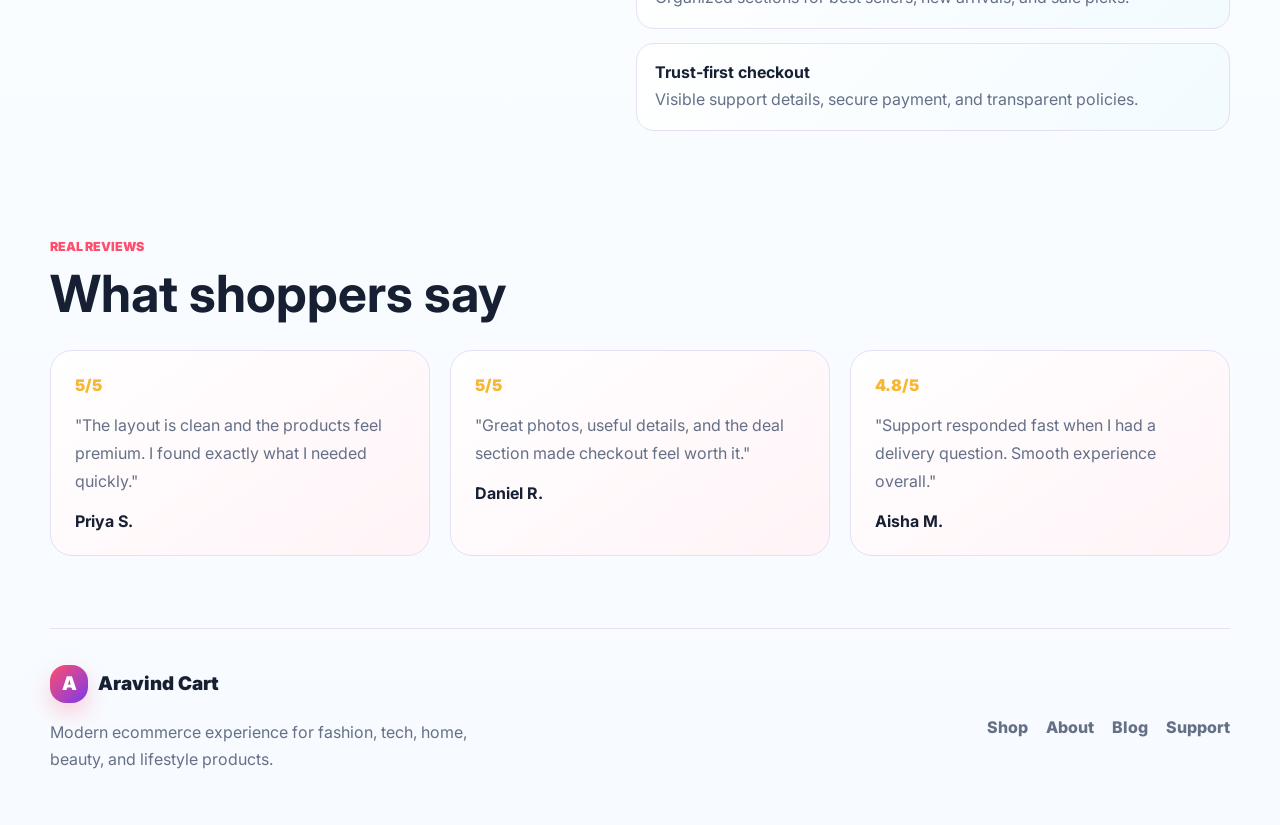
==== commit bdb39f78: "changed the login method '" ====
--- a/index.html
+++ b/index.html
@@ -3,7 +3,7 @@
 <head>
   <meta charset="UTF-8">
   <meta name="viewport" content="width=device-width, initial-scale=1.0">
-  <title>BarathCart | Premium Ecommerce Website</title>
+  <title>Aravind Cart | Premium Ecommerce Website</title>
   <link rel="preconnect" href="https://fonts.googleapis.com">
   <link rel="preconnect" href="https://fonts.gstatic.com" crossorigin>
   <link href="https://fonts.googleapis.com/css2?family=Inter:wght@400;500;600;700;800;900&display=swap" rel="stylesheet">
@@ -12,9 +12,9 @@
 <body>
   <header class="site-header">
     <nav class="navbar">
-      <a class="brand" href="index.html" aria-label="BarathCart home">
-        <span class="brand-mark">B</span>
-        <span>BarathCart</span>
+      <a class="brand" href="index.html" aria-label="Aravind Cart home">
+        <span class="brand-mark">A</span>
+        <span>Aravind Cart</span>
       </a>
       <button class="menu-toggle" aria-label="Open menu" aria-expanded="false">
         <span></span><span></span><span></span>
@@ -26,10 +26,10 @@
         <a href="about.html">About</a>
         <a href="blog.html">Blog</a>
         <a href="contact.html">Contact</a>
-        <a href="login.html">Login</a>
       </div>
       <div class="nav-actions">
         <button class="theme-toggle" type="button" aria-label="Switch to dark theme">Dark</button>
+        <a class="ghost-button small login-action" href="login.html">Login</a>
         <a class="ghost-button small" href="shop.html">Search</a>
         <button class="cart-button" aria-label="Cart">Cart <span id="cartCount">0</span></button>
       </div>
@@ -156,7 +156,7 @@
       <div class="split-content">
         <p class="eyebrow">Why people choose us</p>
         <h2>More information, better decisions, happier shopping.</h2>
-        <p>BarathCart gives customers the details they need before buying: clear photos, concise specifications, delivery notes, return terms, quality highlights, and genuine customer feedback.</p>
+        <p>Aravind Cart gives customers the details they need before buying: clear photos, concise specifications, delivery notes, return terms, quality highlights, and genuine customer feedback.</p>
         <div class="info-list">
           <div><strong>Detailed product pages</strong><span>Size, material, warranty, delivery, and care information.</span></div>
           <div><strong>Helpful discovery</strong><span>Organized sections for best sellers, new arrivals, and sale picks.</span></div>
@@ -180,7 +180,7 @@
 
   <footer class="footer">
     <div>
-      <a class="brand" href="index.html"><span class="brand-mark">B</span><span>BarathCart</span></a>
+      <a class="brand" href="index.html"><span class="brand-mark">A</span><span>Aravind Cart</span></a>
       <p>Modern ecommerce experience for fashion, tech, home, beauty, and lifestyle products.</p>
     </div>
     <div class="footer-links">
--- a/style.css
+++ b/style.css
@@ -153,6 +153,12 @@
   color: var(--ink);
   background: #fff;
   border: 1px solid var(--line);
+}
+.login-action.active,
+.login-action:hover {
+  color: #fff;
+  background: linear-gradient(135deg, var(--accent), var(--violet));
+  border-color: transparent;
 }
 body.dark-theme .site-header {
   background: rgba(17, 24, 39, 0.9);
@@ -923,7 +929,7 @@
   .navbar { min-height: 68px; }
   .brand { font-size: 1rem; }
   .brand-mark { width: 34px; height: 34px; }
-  .nav-actions .ghost-button { display: none; }
+  .nav-actions .ghost-button:not(.login-action) { display: none; }
   .theme-toggle { min-width: 64px; padding: 0 10px; }
   .nav-links { top: 68px; }
   .hero h1, .page-hero h1 { font-size: 2.35rem; }
